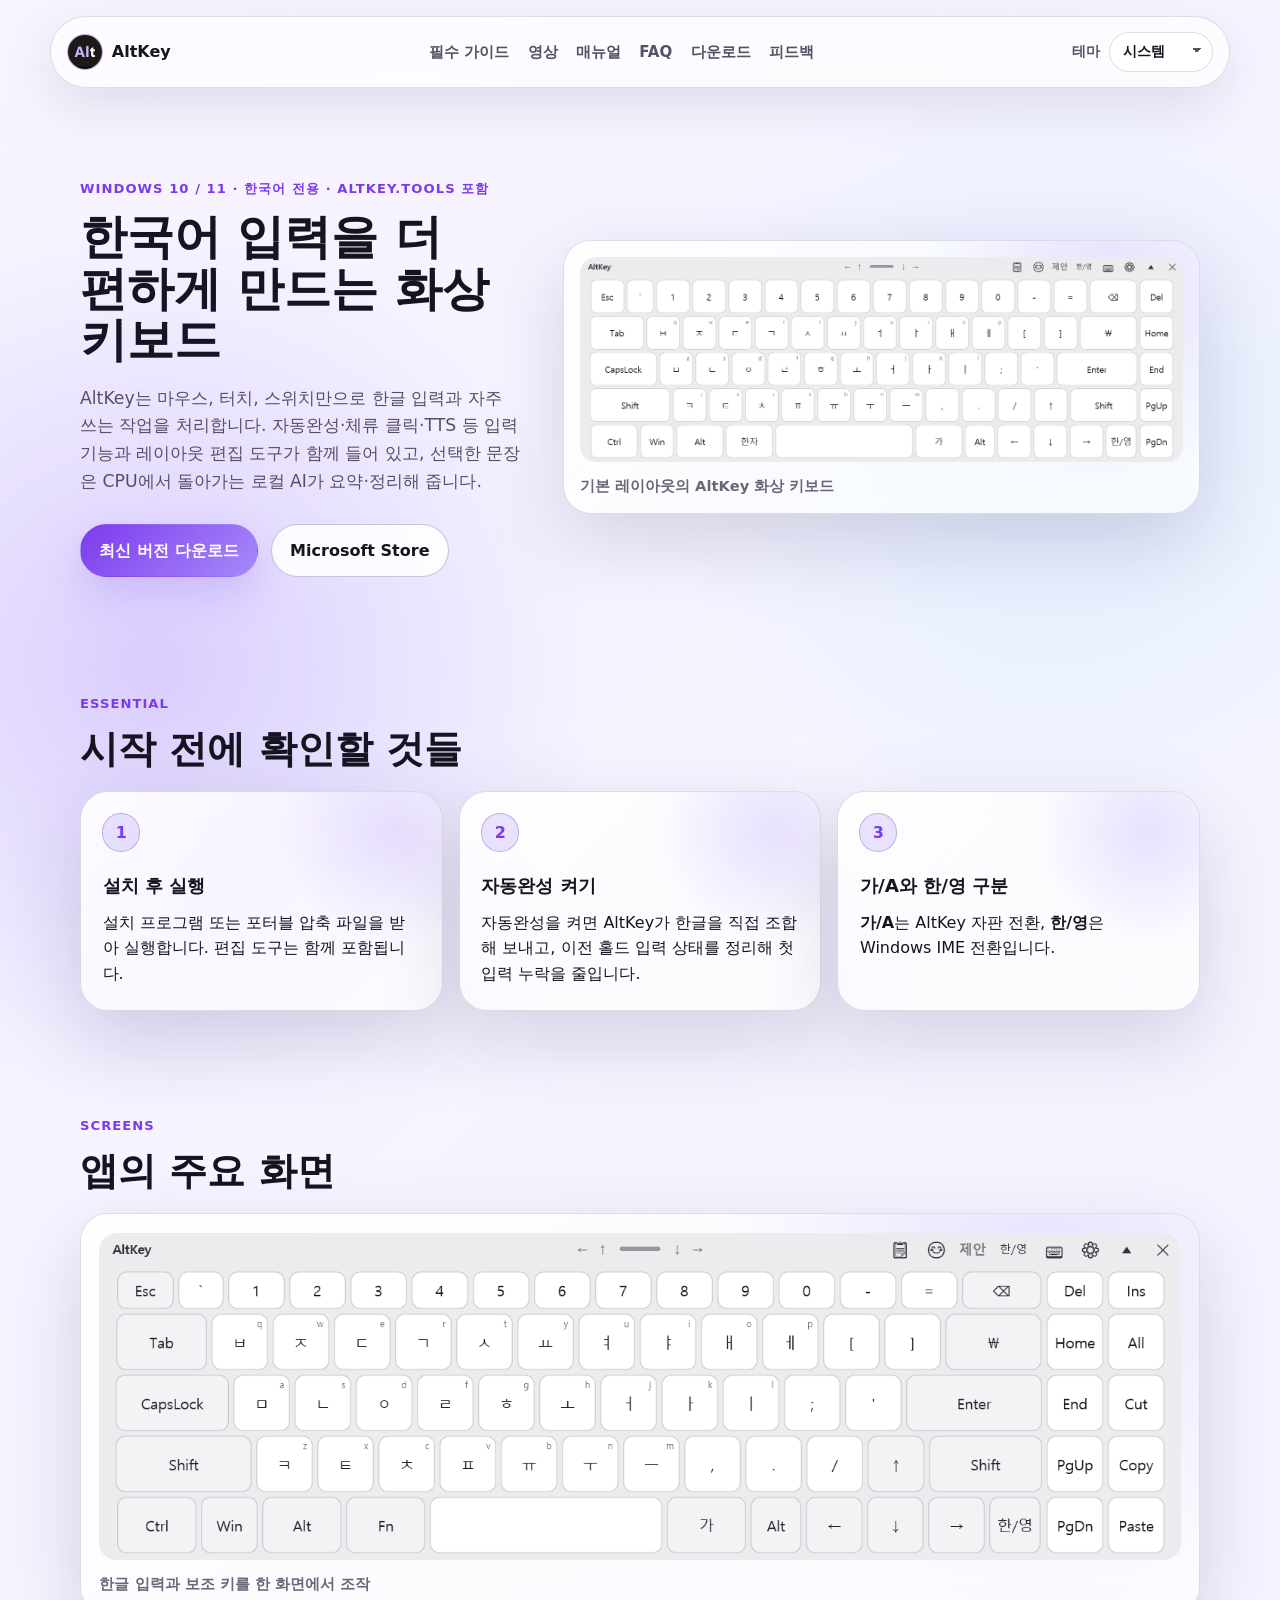
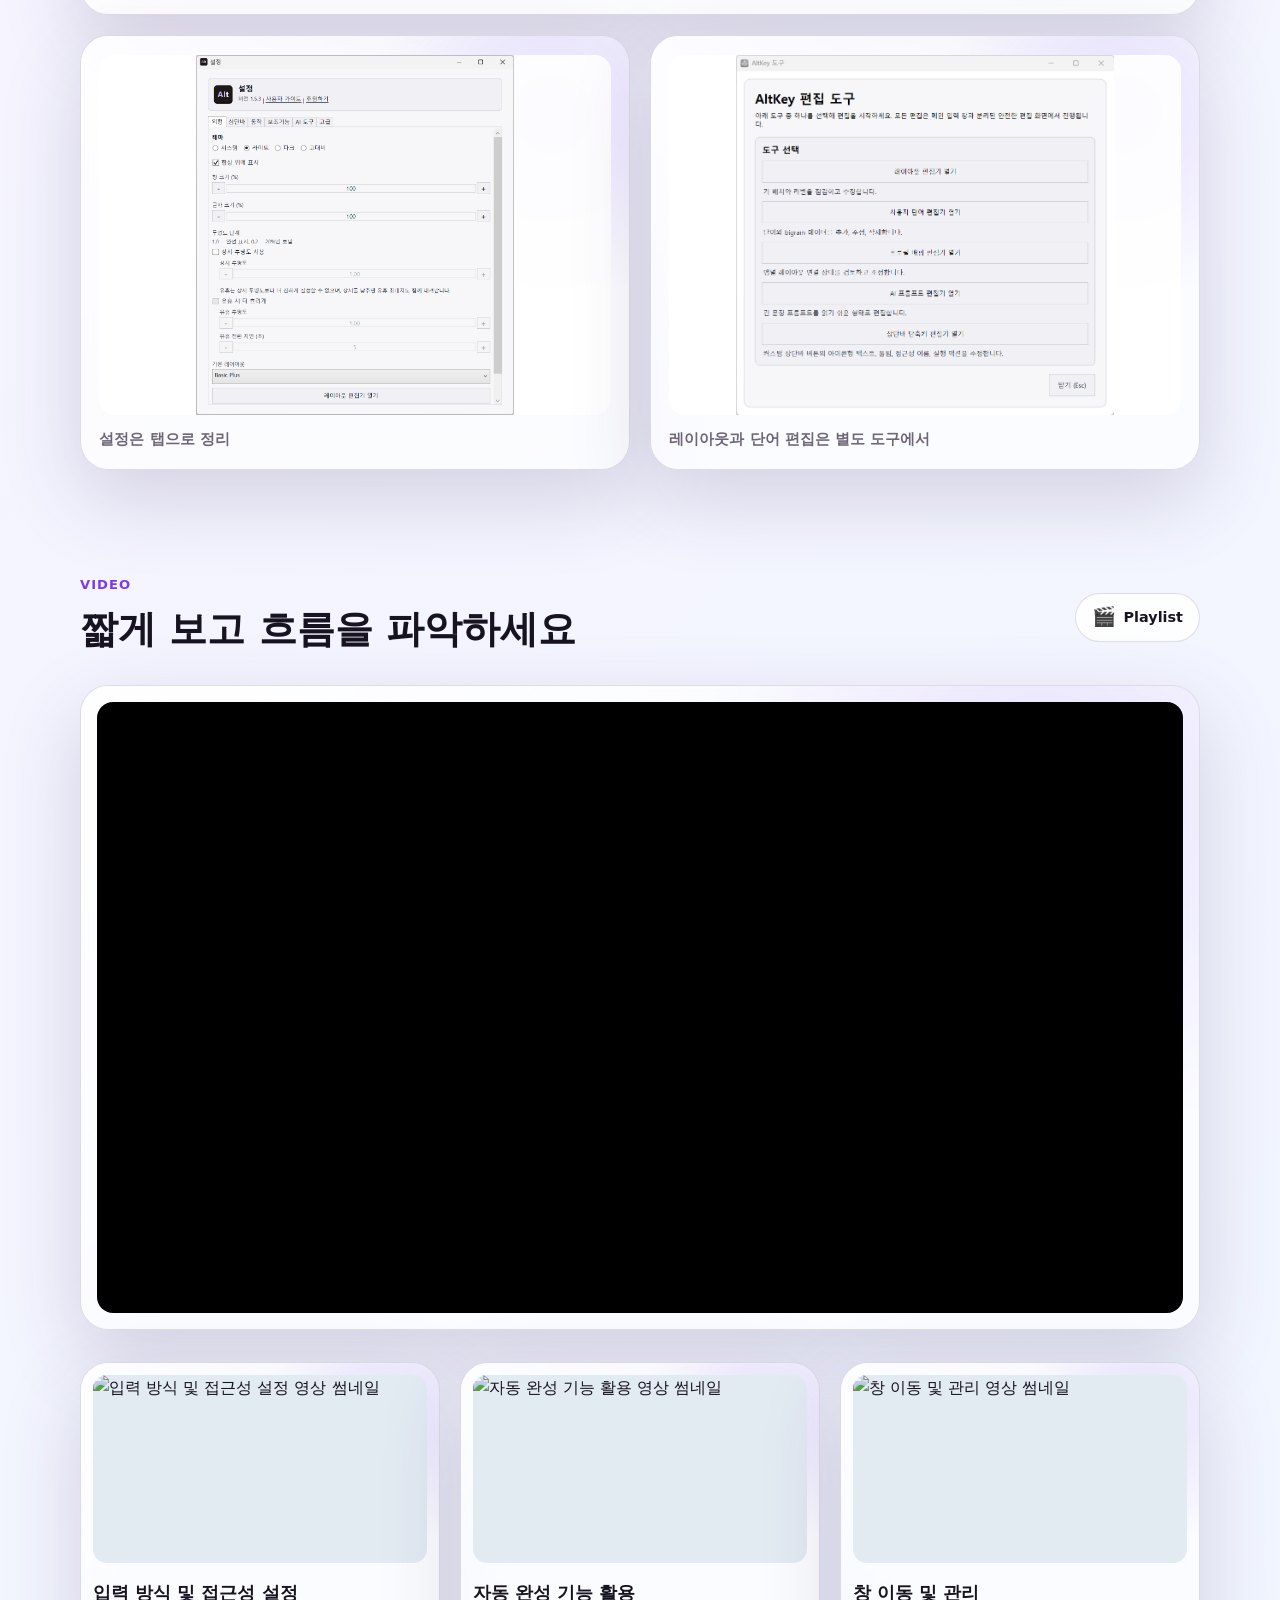
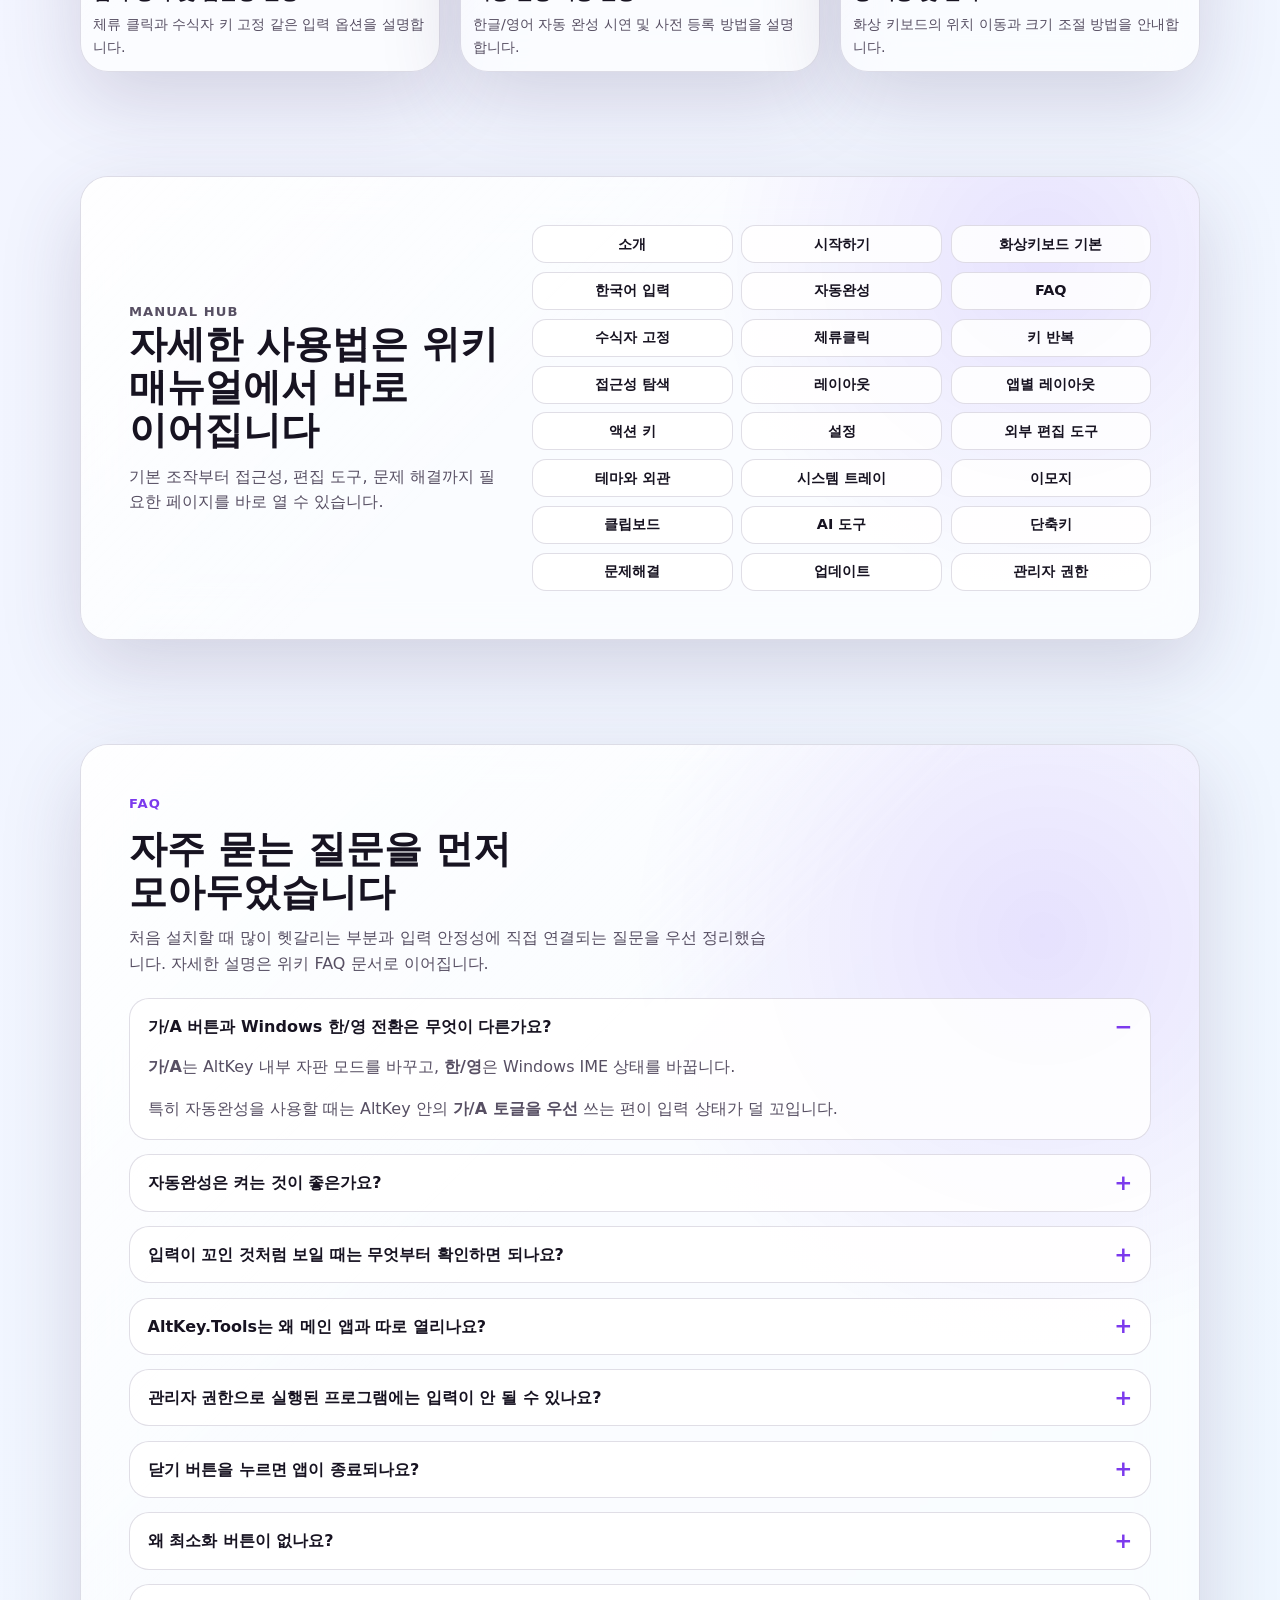
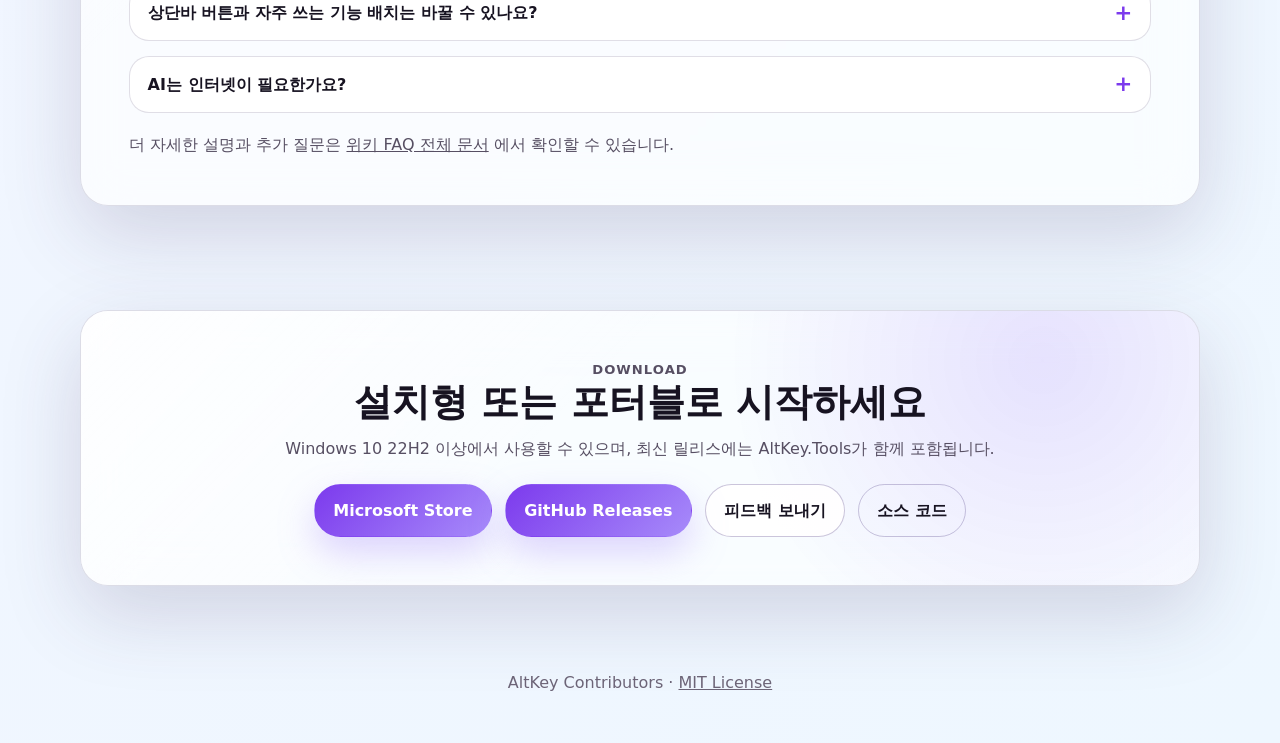
==== docs/index.html @ 00c0e60b "docs(site): 트레이 좌클릭 메뉴 안내 갱신 (홈페이지 FAQ, 위키 메타 체크리스트)" ====
<!DOCTYPE html>
<html lang="ko">

<head>
  <meta charset="UTF-8" />
  <meta name="viewport" content="width=device-width, initial-scale=1.0" />
  <meta name="theme-color" content="#f7f3ff" />
  <title>AltKey — 한국어 사용자를 위한 화상 키보드</title>
  <meta name="description"
    content="AltKey는 Windows에서 한국어 입력, 자동완성, 접근성 조작을 돕는 커스터마이징 화상 키보드입니다." />
  <meta property="og:title" content="AltKey — 한국어 사용자를 위한 화상 키보드" />
  <meta property="og:description" content="한국어 입력과 접근성 조작에 맞춘 Windows용 커스터마이징 화상 키보드." />
  <meta property="og:type" content="website" />
  <link rel="stylesheet" href="styles.css" />
</head>

<body>
  <header class="site-header">
    <a class="brand" href="#" aria-label="AltKey 홈">
      <img class="brand-mark" src="assets/altkey-logo.png" alt="" />
      <span>AltKey</span>
    </a>

    <nav class="top-nav" aria-label="주요 링크">
      <a href="#guide">필수 가이드</a>
      <a href="#video">영상</a>
      <a href="#manual">매뉴얼</a>
      <a href="#faq">FAQ</a>
      <a href="#download">다운로드</a>
      <a href="feedback.html">피드백</a>
    </nav>

    <div class="theme-switcher">
      <label for="theme-select">테마</label>
      <select id="theme-select" class="theme-select" aria-label="홈페이지 테마 선택">
        <option value="system">시스템</option>
        <option value="light">라이트</option>
        <option value="dark">다크</option>
        <option value="high-contrast">고대비</option>
      </select>
    </div>
  </header>

  <main>
    <section class="hero section-shell" aria-labelledby="hero-title">
      <div class="hero-copy">
        <p class="eyebrow">Windows 10 / 11 · 한국어 전용 · AltKey.Tools 포함</p>
        <h1 id="hero-title">한국어 입력을 더 편하게 만드는 화상 키보드</h1>
        <p class="hero-lead">
          AltKey는 마우스, 터치, 스위치만으로 한글 입력과 자주 쓰는 작업을 처리합니다.
          자동완성·체류 클릭·TTS 등 입력 기능과 레이아웃 편집 도구가 함께 들어 있고,
          선택한 문장은 CPU에서 돌아가는 로컬 AI가 요약·정리해 줍니다.
        </p>
        <div class="hero-actions" aria-label="주요 작업">
          <a class="button primary" href="https://github.com/CrowKing63/AltKey/releases/latest">최신 버전 다운로드</a>
          <a class="button secondary" href="https://apps.microsoft.com/detail/9mztz1c990d7">Microsoft Store</a>
        </div>
      </div>

      <figure class="hero-visual glass-panel">
        <img id="keyboard-shot" src="assets/AltKey_Basic_Light.png" width="1352" height="459"
          alt="AltKey 기본 화상 키보드 화면" />
        <figcaption>기본 레이아웃의 AltKey 화상 키보드</figcaption>
      </figure>
    </section>

    <section class="quick-guide section-shell" id="guide" aria-labelledby="guide-title">
      <div class="section-heading">
        <p class="eyebrow">Essential</p>
        <h2 id="guide-title">시작 전에 확인할 것들</h2>
      </div>

      <div class="guide-grid">
        <article class="glass-panel guide-card">
          <span class="step-number">1</span>
          <h3>설치 후 실행</h3>
          <p>설치 프로그램 또는 포터블 압축 파일을 받아 실행합니다. 편집 도구는 함께 포함됩니다.</p>
        </article>
        <article class="glass-panel guide-card">
          <span class="step-number">2</span>
          <h3>자동완성 켜기</h3>
          <p>자동완성을 켜면 AltKey가 한글을 직접 조합해 보내고, 이전 홀드 입력 상태를 정리해 첫 입력 누락을 줄입니다.</p>
        </article>
        <article class="glass-panel guide-card">
          <span class="step-number">3</span>
          <h3><span lang="ko">가/A</span>와 <span lang="ko">한/영</span> 구분</h3>
          <p><strong>가/A</strong>는 AltKey 자판 전환, <strong>한/영</strong>은 Windows IME 전환입니다.</p>
        </article>
      </div>
    </section>

    <section class="showcase section-shell" aria-labelledby="showcase-title">
      <div class="section-heading">
        <p class="eyebrow">Screens</p>
        <h2 id="showcase-title">앱의 주요 화면</h2>
      </div>

      <div class="showcase-grid">
        <figure class="glass-panel screenshot-card wide-screen">
          <img src="assets/AltKey_BasicPlus_Light.png" width="1433" height="434" alt="AltKey BasicPlus 키보드 화면" />
          <figcaption>한글 입력과 보조 키를 한 화면에서 조작</figcaption>
        </figure>
        <figure class="glass-panel screenshot-card">
          <img src="assets/AltKey_SettingsWindow_01_외형.png" width="1023" height="1161" alt="AltKey 설정 창 외형 탭" />
          <figcaption>설정은 탭으로 정리</figcaption>
        </figure>
        <figure class="glass-panel screenshot-card">
          <img src="assets/AltKey_Tools_00.png" width="883" height="843" alt="AltKey Tools 시작 화면" />
          <figcaption>레이아웃과 단어 편집은 별도 도구에서</figcaption>
        </figure>
      </div>
    </section>

    <section class="video-section section-shell" id="video" aria-labelledby="video-title">
      <div class="section-heading video-heading">
        <div>
          <p class="eyebrow">Video</p>
          <h2 id="video-title">짧게 보고 흐름을 파악하세요</h2>
        </div>
        <!-- 유튜브 재생 목록 바로가기 -->
        <a href="https://www.youtube.com/playlist?list=PLgMd9V3mFSIMveUd9FYfyUV-DJ-Q_Ixkx" class="youtube-shortcut"
          target="_blank" rel="noopener" aria-label="YouTube 재생 목록 바로가기">
          <span class="youtube-icon">🎬</span>
          <span>Playlist</span>
        </a>
      </div>
      <div class="video-frame glass-panel">
        <!-- 메인 영상: 핵심 기능 소개 (index=2) -->
        <iframe src="https://www.youtube.com/embed/y-kHDagh5S0?autoplay=1&mute=1&loop=1&playlist=y-kHDagh5S0"
          title="AltKey 핵심 기능 소개"
          allow="accelerometer; autoplay; clipboard-write; encrypted-media; gyroscope; picture-in-picture"
          allowfullscreen></iframe>
      </div>

      <!-- 동영상 재생 목록 (주요 기능 3가지) -->
      <div class="video-playlist-grid">
        <a href="https://www.youtube.com/watch?v=LJGfowfc3Io&list=PLgMd9V3mFSIMveUd9FYfyUV-DJ-Q_Ixkx&index=3"
          class="playlist-item glass-panel" target="_blank" rel="noopener" aria-label="다양한 입력 방식 설명 영상 재생">
          <div class="playlist-thumb">
            <img src="https://img.youtube.com/vi/LJGfowfc3Io/mqdefault.jpg" alt="입력 방식 및 접근성 설정 영상 썸네일">
          </div>
          <div class="playlist-info">
            <h4>입력 방식 및 접근성 설정</h4>
            <p>체류 클릭과 수식자 키 고정 같은 입력 옵션을 설명합니다.</p>
          </div>
        </a>
        <a href="https://www.youtube.com/watch?v=u2zgNGrv5zU&list=PLgMd9V3mFSIMveUd9FYfyUV-DJ-Q_Ixkx&index=4"
          class="playlist-item glass-panel" target="_blank" rel="noopener" aria-label="자동 완성 기능 설명 영상 재생">
          <div class="playlist-thumb">
            <img src="https://img.youtube.com/vi/u2zgNGrv5zU/mqdefault.jpg" alt="자동 완성 기능 활용 영상 썸네일">
          </div>
          <div class="playlist-info">
            <h4>자동 완성 기능 활용</h4>
            <p>한글/영어 자동 완성 시연 및 사전 등록 방법을 설명합니다.</p>
          </div>
        </a>
        <a href="https://www.youtube.com/watch?v=4J8vhP7QlOg&list=PLgMd9V3mFSIMveUd9FYfyUV-DJ-Q_Ixkx&index=5"
          class="playlist-item glass-panel" target="_blank" rel="noopener" aria-label="창 이동 및 관리 영상 재생">
          <div class="playlist-thumb">
            <img src="https://img.youtube.com/vi/4J8vhP7QlOg/mqdefault.jpg" alt="창 이동 및 관리 영상 썸네일">
          </div>
          <div class="playlist-info">
            <h4>창 이동 및 관리</h4>
            <p>화상 키보드의 위치 이동과 크기 조절 방법을 안내합니다.</p>
          </div>
        </a>
      </div>
    </section>

    <section class="manual section-shell" id="manual" aria-labelledby="manual-title">
      <div class="manual-panel glass-panel">
        <div>
          <p class="eyebrow">Manual Hub</p>
          <h2 id="manual-title">자세한 사용법은 위키 매뉴얼에서 바로 이어집니다</h2>
          <p>
            기본 조작부터 접근성, 편집 도구, 문제 해결까지 필요한 페이지를 바로 열 수 있습니다.
          </p>
        </div>
        <div class="manual-links" aria-label="위키 주요 페이지">
          <a href="https://github.com/CrowKing63/AltKey/wiki/소개">소개</a>
          <a href="https://github.com/CrowKing63/AltKey/wiki/시작하기">시작하기</a>
          <a href="https://github.com/CrowKing63/AltKey/wiki/화상키보드-기본">화상키보드 기본</a>
          <a href="https://github.com/CrowKing63/AltKey/wiki/한국어-입력">한국어 입력</a>
          <a href="https://github.com/CrowKing63/AltKey/wiki/자동완성">자동완성</a>
          <a href="https://github.com/CrowKing63/AltKey/wiki/자주-묻는-질문">FAQ</a>
          <a href="https://github.com/CrowKing63/AltKey/wiki/수식자-고정">수식자 고정</a>
          <a href="https://github.com/CrowKing63/AltKey/wiki/체류클릭">체류클릭</a>
          <a href="https://github.com/CrowKing63/AltKey/wiki/키-반복">키 반복</a>
          <a href="https://github.com/CrowKing63/AltKey/wiki/접근성-탐색">접근성 탐색</a>
          <a href="https://github.com/CrowKing63/AltKey/wiki/레이아웃-커스터마이징">레이아웃</a>
          <a href="https://github.com/CrowKing63/AltKey/wiki/앱별-레이아웃">앱별 레이아웃</a>
          <a href="https://github.com/CrowKing63/AltKey/wiki/액션-키">액션 키</a>
          <a href="https://github.com/CrowKing63/AltKey/wiki/설정">설정</a>
          <a href="https://github.com/CrowKing63/AltKey/wiki/외부-편집-도구">외부 편집 도구</a>
          <a href="https://github.com/CrowKing63/AltKey/wiki/테마와-외관">테마와 외관</a>
          <a href="https://github.com/CrowKing63/AltKey/wiki/시스템-트레이">시스템 트레이</a>
          <a href="https://github.com/CrowKing63/AltKey/wiki/이모지">이모지</a>
          <a href="https://github.com/CrowKing63/AltKey/wiki/클립보드-히스토리">클립보드</a>
          <a href="https://github.com/CrowKing63/AltKey/wiki/AI-도구">AI 도구</a>
          <a href="https://github.com/CrowKing63/AltKey/wiki/단축키-모음">단축키</a>
          <a href="https://github.com/CrowKing63/AltKey/wiki/문제해결">문제해결</a>
          <a href="https://github.com/CrowKing63/AltKey/wiki/업데이트">업데이트</a>
          <a href="https://github.com/CrowKing63/AltKey/wiki/관리자-권한">관리자 권한</a>
        </div>
      </div>
    </section>

    <section class="faq section-shell" id="faq" aria-labelledby="faq-title">
      <div class="faq-panel glass-panel">
        <div class="section-heading">
          <p class="eyebrow">FAQ</p>
          <h2 id="faq-title">자주 묻는 질문을 먼저 모아두었습니다</h2>
          <p>
            처음 설치할 때 많이 헷갈리는 부분과 입력 안정성에 직접 연결되는 질문을 우선 정리했습니다.
            자세한 설명은 위키 FAQ 문서로 이어집니다.
          </p>
        </div>

        <div class="faq-list" aria-label="자주 묻는 질문 목록">
          <!-- details/summary는 키보드와 스크린리더에서 기본 동작이 안정적이라 별도 스크립트 없이 FAQ에 적합합니다. -->
          <details class="faq-item" open>
            <summary class="faq-summary">가/A 버튼과 Windows 한/영 전환은 무엇이 다른가요?</summary>
            <div class="faq-answer">
              <p><strong>가/A</strong>는 AltKey 내부 자판 모드를 바꾸고, <strong>한/영</strong>은 Windows IME 상태를 바꿉니다.</p>
              <p>특히 자동완성을 사용할 때는 AltKey 안의 <strong>가/A 토글을 우선</strong> 쓰는 편이 입력 상태가 덜 꼬입니다.</p>
            </div>
          </details>

          <details class="faq-item">
            <summary class="faq-summary">자동완성은 켜는 것이 좋은가요?</summary>
            <div class="faq-answer">
              <p>대부분의 한국어 사용자에게는 켜는 편을 권장합니다. AltKey가 한글 조합을 직접 관리해 입력 안정성이 좋아지고, 자주 쓰는 단어도 더 적은 입력으로 완성할 수 있습니다.</p>
            </div>
          </details>

          <details class="faq-item">
            <summary class="faq-summary">입력이 꼬인 것처럼 보일 때는 무엇부터 확인하면 되나요?</summary>
            <div class="faq-answer">
              <p>먼저 <strong>가/A 상태</strong>가 기대한 모드와 맞는지 보고, 입력 칸을 다시 선택하거나 AltKey를 다시 실행해 상태를 초기화해 보세요.</p>
              <p>관리자 권한 앱이나 특수 입력 칸에서는 추가 제한이 있을 수 있으므로, 필요하면 문제해결 문서도 함께 확인하는 것이 좋습니다.</p>
            </div>
          </details>

          <details class="faq-item">
            <summary class="faq-summary">AltKey.Tools는 왜 메인 앱과 따로 열리나요?</summary>
            <div class="faq-answer">
              <p>레이아웃, 사용자 단어, 프로필, AI 프롬프트 편집은 입력 중인 메인 키보드와 분리해 두는 편이 더 안정적이기 때문입니다.</p>
              <p>이 구조 덕분에 긴 문장 편집과 실제 입력 작업을 섞지 않고, 저장 후 필요한 데이터만 메인 앱이 다시 읽어 반영할 수 있습니다.</p>
            </div>
          </details>

          <details class="faq-item">
            <summary class="faq-summary">관리자 권한으로 실행된 프로그램에는 입력이 안 될 수 있나요?</summary>
            <div class="faq-answer">
              <p>그럴 수 있습니다. Windows 보안 정책 때문에 일반 권한 앱이 관리자 권한 앱에 입력을 보내지 못하는 경우가 있습니다.</p>
              <p>AltKey는 일반 키 입력을 물리 키보드에 가깝게 보내 게임 호환성을 높였지만, 권한 제한이 걸린 앱은 관리자 권한 재실행이 필요할 수 있습니다.</p>
            </div>
          </details>

          <details class="faq-item">
            <summary class="faq-summary">닫기 버튼을 누르면 앱이 종료되나요?</summary>
            <div class="faq-answer">
              <p>기본값에서는 종료되지 않고, <strong>트레이로 숨길지 한 번 더 확인</strong>합니다. 여기서 “트레이로 숨기기”를 고르면 앱은 계속 실행되고, “취소”를 누르면 창이 그대로 남습니다.</p>
              <p>다시 보이게 하려면 <strong>트레이 아이콘을 좌클릭 또는 우클릭해 메뉴의 “보이기/숨기기” 선택</strong>, <strong>전역 단축키</strong>, 또는 <strong>AltKey 재실행</strong>을 사용할 수 있습니다.</p>
            </div>
          </details>

          <details class="faq-item">
            <summary class="faq-summary">왜 최소화 버튼이 없나요?</summary>
            <div class="faq-answer">
              <p>AltKey는 작업 표시줄 최소화보다 <strong>트레이 숨김</strong>을 중심으로 복귀 동선을 설계하고 있습니다. 전체 창 모드 앱 위에서 실수로 최소화를 누르면 창이 화면에서 사라져 다시 찾기 어려운 경우가 있어, 최근 버전에서는 상단바 최소화 버튼을 제거했습니다.</p>
              <p>대신 <strong>접기/펼치기</strong>로 화면 차지를 줄이거나, 필요할 때만 트레이로 숨기는 흐름을 권장합니다.</p>
            </div>
          </details>

          <details class="faq-item">
            <summary class="faq-summary">상단바 버튼과 자주 쓰는 기능 배치는 바꿀 수 있나요?</summary>
            <div class="faq-answer">
              <p>가능합니다. 설정에서 상단바 버튼 표시와 순서를 조정할 수 있고, ✨(AI) 버튼의 켜기/끄기도 같은 곳에서 관리합니다. 최근 버전에서는 상단바 커스텀 단축키 편집기도 사용할 수 있습니다.</p>
            </div>
          </details>

          <details class="faq-item">
            <summary class="faq-summary">AI는 인터넷이 필요한가요?</summary>
            <div class="faq-answer">
              <p>필수가 아닙니다. 기본값인 로컬 AI는 CPU에서 Gemma 4 E2B 모델을 돌려 인터넷 없이도 동작합니다. 첫 사용 시 엔진과 모델을 한 번 다운로드하면 됩니다. 외부 API를 고르면 엔드포인트와 API 키를 설정해야 합니다.</p>
            </div>
          </details>
        </div>

        <p class="faq-footer">
          더 자세한 설명과 추가 질문은
          <a href="https://github.com/CrowKing63/AltKey/wiki/자주-묻는-질문">위키 FAQ 전체 문서</a>
          에서 확인할 수 있습니다.
        </p>
      </div>
    </section>

    <section class="download section-shell" id="download" aria-labelledby="download-title">
      <div class="download-panel glass-panel">
        <p class="eyebrow">Download</p>
        <h2 id="download-title">설치형 또는 포터블로 시작하세요</h2>
        <p>Windows 10 22H2 이상에서 사용할 수 있으며, 최신 릴리스에는 AltKey.Tools가 함께 포함됩니다.</p>
        <div class="download-actions">
          <a class="button primary" href="https://apps.microsoft.com/detail/9mztz1c990d7">Microsoft Store</a>
          <a class="button primary" href="https://github.com/CrowKing63/AltKey/releases/latest">GitHub Releases</a>
          <a class="button secondary" href="feedback.html">피드백 보내기</a>
          <a class="button ghost" href="https://github.com/CrowKing63/AltKey">소스 코드</a>
        </div>
      </div>
    </section>
  </main>

  <footer class="site-footer">
    <p>AltKey Contributors · <a href="https://github.com/CrowKing63/AltKey/blob/main/LICENSE">MIT License</a></p>
  </footer>

  <script src="main.js" defer></script>
</body>

</html>
---- docs/styles.css ----
:root {
  /* [색상] 기본 배경색 */
  --bg: #f7f3ff;
  --bg-2: #eef7ff;
  
  /* [UI 요소] 투명한 카드/패널 배경색 */
  --surface: rgba(255, 255, 255, 0.68);
  --surface-strong: rgba(255, 255, 255, 0.86);
  --surface-fallback: #ffffff;
  
  /* [테두리] 선 색상 */
  --border: rgba(87, 72, 119, 0.18);
  --border-strong: rgba(95, 76, 142, 0.32);
  
  /* [포인트 컬러] 보라색 테마 */
  --accent: #a78bfa;
  --accent-strong: #7c3aed;
  --accent-soft: rgba(167, 139, 250, 0.24);
  --accent-glow: rgba(167, 139, 250, 0.36);
  
  /* [텍스트] 글자 색상 */
  --text: #171321;
  --text-muted: #574f63;
  --text-subtle: #6d6578;
  
  /* [효과] 그림자와 둥글기 */
  --shadow: 0 28px 80px rgba(65, 49, 96, 0.18);
  --inner-light: rgba(255, 255, 255, 0.72);
  --radius: 28px; /* 큰 패널의 모서리 둥글기 */
  --radius-sm: 18px; /* 작은 버튼/입력창의 모서리 둥글기 */
  color-scheme: light;
}

:root[data-theme="dark"] {
  --bg: #071818;
  --bg-2: #0d1f28;
  --surface: rgba(9, 31, 34, 0.68);
  --surface-strong: rgba(14, 45, 48, 0.84);
  --surface-fallback: #0b2023;
  --border: rgba(99, 255, 225, 0.16);
  --border-strong: rgba(94, 234, 212, 0.36);
  --accent: #5eead4;
  --accent-strong: #2dd4bf;
  --accent-soft: rgba(45, 212, 191, 0.18);
  --accent-glow: rgba(45, 212, 191, 0.28);
  --text: #f0fffb;
  --text-muted: #b9d8d5;
  --text-subtle: #91b9b5;
  --shadow: 0 30px 90px rgba(0, 0, 0, 0.42);
  --inner-light: rgba(255, 255, 255, 0.15);
  color-scheme: dark;
}

:root[data-theme="high-contrast"] {
  --bg: #000000;
  --bg-2: #000000;
  --surface: #000000;
  --surface-strong: #000000;
  --surface-fallback: #000000;
  --border: #ffffff;
  --border-strong: #fff86b;
  --accent: #fff86b;
  --accent-strong: #fff200;
  --accent-soft: #222200;
  --accent-glow: transparent;
  --text: #ffffff;
  --text-muted: #ffffff;
  --text-subtle: #f5f5f5;
  --shadow: none;
  --inner-light: transparent;
  --radius: 14px;
  --radius-sm: 10px;
  color-scheme: dark;
}

*,
*::before,
*::after {
  box-sizing: border-box;
}

html {
  scroll-behavior: smooth;
}

body {
  min-height: 100vh;
  margin: 0;
  /* [폰트] 전체 글꼴 설정 */
  font-family: "Pretendard", "Apple SD Gothic Neo", "Noto Sans KR", "Malgun Gothic", system-ui, sans-serif;
  color: var(--text);
  background:
    radial-gradient(circle at 12% 12%, var(--accent-glow), transparent 28rem),
    radial-gradient(circle at 82% 8%, rgba(125, 211, 252, 0.18), transparent 24rem),
    linear-gradient(135deg, var(--bg) 0%, var(--bg-2) 100%);
  line-height: 1.6; /* [줄간격] 본문 텍스트의 상하 간격 */
}

body::before {
  position: fixed;
  inset: 0;
  z-index: -1;
  pointer-events: none;
  content: "";
  background-image:
    linear-gradient(rgba(255, 255, 255, 0.18) 1px, transparent 1px),
    linear-gradient(90deg, rgba(255, 255, 255, 0.14) 1px, transparent 1px);
  background-size: 72px 72px;
  mask-image: linear-gradient(to bottom, rgba(0, 0, 0, 0.7), transparent 72%);
}

a {
  color: inherit;
}

img {
  display: block;
  max-width: 100%;
}

.site-header {
  position: sticky;
  top: 0;
  z-index: 20;
  display: grid;
  grid-template-columns: auto 1fr auto;
  gap: 1rem;
  align-items: center;
  width: min(1180px, calc(100% - 32px)); /* [헤더 너비] 상단 바의 최대 가로 길이 */
  min-height: 72px; /* [헤더 높이] 상단 바의 최소 높이 */
  margin: 16px auto 0; /* [상단 여백] 웹페이지 맨 위에서 헤더까지의 거리 */
  padding: 0.75rem 1rem;
  border: 1px solid var(--border);
  border-radius: 999px; /* 완전 둥근 형태 */
  background: var(--surface);
  box-shadow: 0 18px 50px rgba(31, 27, 45, 0.1);
}

.brand,
.top-nav,
.theme-switcher,
.hero-actions,
.download-actions,
.manual-links {
  display: flex;
  align-items: center;
}

.brand {
  gap: 0.55rem;
  min-width: max-content;
  font-weight: 800;
  text-decoration: none;
}

.brand-mark {
  display: grid;
  width: 2.25rem;
  height: 2.25rem;
  place-items: center;
  border: 1px solid var(--border-strong);
  border-radius: 50%;
  background: var(--accent-soft);
}

.top-nav {
  justify-content: center;
  gap: 1.15rem;
}

.top-nav a {
  color: var(--text-muted);
  font-size: 0.94rem; /* [메뉴 폰트] 상단 메뉴 글자 크기 */
  font-weight: 700;
  text-decoration: none;
}

.top-nav a:hover,
.top-nav a:focus-visible {
  color: var(--text);
}

.theme-switcher {
  gap: 0.55rem;
  color: var(--text-muted);
  font-size: 0.85rem;
  font-weight: 700;
}

.theme-select {
  min-width: 104px;
  padding: 0.48rem 2rem 0.48rem 0.8rem;
  border: 1px solid var(--border);
  border-radius: 999px;
  appearance: none;
  color: var(--text);
  background:
    linear-gradient(45deg, transparent 50%, var(--text-muted) 50%),
    linear-gradient(135deg, var(--text-muted) 50%, transparent 50%),
    var(--surface-strong);
  background-position:
    calc(100% - 15px) calc(50% - 2px),
    calc(100% - 10px) calc(50% - 2px),
    0 0;
  background-repeat: no-repeat;
  background-size: 5px 5px, 5px 5px, auto;
  font: inherit;
}

.section-shell {
  width: min(1120px, calc(100% - 32px));
  margin: 0 auto;
}

.hero {
  display: grid;
  grid-template-columns: minmax(0, 0.82fr) minmax(420px, 1.18fr);
  gap: 2.5rem;
  align-items: center;
  padding: clamp(3.5rem, 7vw, 6rem) 0 4rem;
}

.hero-copy {
  max-width: 620px;
}

.eyebrow {
  margin: 0 0 0.8rem;
  color: var(--accent-strong);
  font-size: 0.82rem;
  font-weight: 900;
  letter-spacing: 0.08em;
  text-transform: uppercase;
}

h1,
h2,
h3,
p {
  margin-top: 0;
}

h1,
h2,
h3,
.eyebrow,
.button,
.top-nav a {
  word-break: keep-all;
  overflow-wrap: normal;
}

h1 {
  margin-bottom: 1.25rem;
  font-size: clamp(2.15rem, 3.7vw, 3.8rem); /* [제목 크기] 화면 너비에 따라 2.15~3.8rem 사이로 조절됨 */
  line-height: 1.08;
  letter-spacing: 0;
}

h2 {
  margin-bottom: 0.8rem;
  font-size: clamp(1.8rem, 3vw, 3rem); /* [소제목 크기] 화면 너비에 따라 1.8~3rem 사이로 조절됨 */
  line-height: 1.12;
  letter-spacing: 0;
}

h3 {
  margin-bottom: 0.55rem;
  font-size: 1.15rem; /* [작은 제목 크기] */
}

.hero-lead {
  max-width: 34rem;
  margin-bottom: 1.8rem;
  color: var(--text-muted);
  font-size: 1.08rem; /* [설명 텍스트 크기] 메인 제목 아래 문구의 크기 */
}

.hero-actions,
.download-actions {
  flex-wrap: wrap;
  gap: 0.8rem;
}

.button {
  display: inline-flex;
  align-items: center;
  justify-content: center;
  min-height: 48px; /* [버튼 높이] */
  padding: 0.78rem 1.15rem; /* [버튼 안쪽 여백] 상하 0.78rem, 좌우 1.15rem */
  border: 1px solid var(--border-strong);
  border-radius: 999px; /* [버튼 둥글기] 999px는 알약 모양 */
  font-weight: 850;
  text-decoration: none;
}

.button.primary {
  color: #ffffff;
  background: linear-gradient(135deg, var(--accent-strong), var(--accent));
  border-color: transparent;
  box-shadow: 0 16px 36px var(--accent-glow);
}

:root[data-theme="high-contrast"] .button.primary {
  color: #000000;
  background: var(--accent);
  box-shadow: none;
}

.button.secondary,
.button.ghost {
  color: var(--text);
  background: var(--surface-strong);
}

.button.ghost {
  background: transparent;
}

.glass-panel {
  position: relative;
  overflow: hidden;
  border: 1px solid var(--border);
  border-radius: var(--radius);
  background: var(--surface-fallback);
  box-shadow: var(--shadow); /* [그림자] 패널의 입체감을 주는 그림자 */
}

@supports ((backdrop-filter: blur(22px)) or (-webkit-backdrop-filter: blur(22px))) {
  .site-header,
  .glass-panel {
    background: var(--surface);
    -webkit-backdrop-filter: blur(24px) saturate(1.45);
    backdrop-filter: blur(24px) saturate(1.45);
  }
}

.glass-panel::before {
  position: absolute;
  inset: 0;
  z-index: 0;
  pointer-events: none;
  content: "";
  background:
    linear-gradient(135deg, var(--inner-light), transparent 42%),
    radial-gradient(circle at 86% 18%, var(--accent-soft), transparent 32%);
}

.glass-panel > * {
  position: relative;
  z-index: 1;
}

.hero-visual {
  margin: 0;
  padding: 1rem;
}

.hero-visual img,
.screenshot-card img {
  width: 100%;
  height: auto;
  border-radius: calc(var(--radius) - 12px);
  object-fit: contain;
}

figcaption {
  margin-top: 0.75rem;
  color: var(--text-subtle);
  font-size: 0.92rem;
  font-weight: 700;
}

.quick-guide,
.showcase,
.video-section,
.manual,
.faq,
.download {
  padding: 3.25rem 0; /* [섹션 간격] 각 섹션(가이드, 쇼케이스 등)의 위아래 여백 */
}

.section-heading {
  max-width: 640px;
  margin-bottom: 1.35rem;
}

.section-heading p:last-child,
.manual-panel p,
.download-panel p {
  color: var(--text-muted);
}

.guide-grid {
  display: grid;
  grid-template-columns: repeat(3, minmax(0, 1fr));
  gap: 1rem;
}

.guide-card {
  min-height: 220px;
  padding: 1.35rem;
}

.step-number {
  display: grid;
  width: 2.4rem;
  height: 2.4rem;
  margin-bottom: 1.2rem;
  place-items: center;
  border: 1px solid var(--border-strong);
  border-radius: 50%;
  color: var(--accent-strong);
  background: var(--accent-soft);
  font-weight: 900;
}

.guide-card p,
.download-panel p,
.manual-panel p {
  margin-bottom: 0;
}

.showcase-grid {
  display: grid;
  grid-template-columns: repeat(2, minmax(0, 1fr));
  gap: 1.25rem;
}

.screenshot-card {
  display: grid;
  grid-template-rows: minmax(360px, 1fr) auto;
  margin: 0;
  padding: 1.15rem;
}

.screenshot-card.wide-screen {
  grid-column: 1 / -1;
  grid-template-rows: auto auto;
}

.screenshot-card img {
  width: 100%;
  height: 360px;
  background: var(--surface-strong);
  object-fit: contain;
  object-position: top center;
}

.screenshot-card.wide-screen img {
  height: auto;
}

.video-frame {
  padding: 1rem;
}

.video-frame iframe {
  display: block;
  width: 100%;
  aspect-ratio: 16 / 9;
  border: 0;
  border-radius: calc(var(--radius) - 12px);
  background: #000000;
}

.manual-panel,
.download-panel {
  padding: clamp(1.5rem, 4vw, 3rem);
}

.faq-panel {
  padding: clamp(1.5rem, 4vw, 3rem);
}

.faq-list {
  display: grid;
  gap: 0.9rem;
}

.faq-item {
  border: 1px solid var(--border);
  border-radius: calc(var(--radius-sm) + 2px);
  background: var(--surface-strong);
  overflow: hidden;
}

.faq-summary {
  position: relative;
  display: block;
  padding: 1rem 3.25rem 1rem 1.1rem;
  cursor: pointer;
  font-size: 1rem;
  font-weight: 850;
  line-height: 1.45;
  list-style: none;
}

.faq-summary::-webkit-details-marker {
  display: none;
}

.faq-summary::after {
  position: absolute;
  top: 50%;
  right: 1.1rem;
  transform: translateY(-50%);
  content: "+";
  color: var(--accent-strong);
  font-size: 1.35rem;
  font-weight: 700;
}

.faq-item[open] .faq-summary::after {
  content: "−";
}

.faq-answer {
  padding: 0 1.1rem 1.1rem;
  color: var(--text-muted);
}

.faq-answer p:last-child,
.faq-footer {
  margin-bottom: 0;
}

.faq-footer {
  margin-top: 1.2rem;
  color: var(--text-muted);
}

.subpage-main {
  padding: 2rem 0 4rem;
}

.feedback-layout {
  display: grid;
  grid-template-columns: minmax(0, 0.82fr) minmax(0, 1.18fr);
  gap: 1.25rem;
  align-items: start;
}

.feedback-intro,
.feedback-form-panel {
  padding: clamp(1.4rem, 3vw, 2rem);
}

.feedback-intro p:last-child,
.feedback-form-panel p:last-child,
.field-help,
.form-note {
  color: var(--text-muted);
}

.feedback-list {
  margin: 1.1rem 0 0;
  padding-left: 1.2rem;
  color: var(--text-muted);
}

.feedback-list li + li {
  margin-top: 0.55rem;
}

.page-link-row {
  display: flex;
  flex-wrap: wrap;
  gap: 0.75rem;
  margin-top: 1.5rem;
}

.feedback-form {
  display: grid;
  gap: 1.15rem;
}

.form-group {
  display: grid;
  gap: 0.45rem;
}

.field-label {
  font-size: 0.95rem;
  font-weight: 800;
}

.field-label .optional,
.field-label .required {
  margin-left: 0.35rem;
  font-size: 0.82rem;
  font-weight: 700;
  color: var(--text-subtle);
}

.text-input {
  width: 100%;
  min-height: 48px;
  padding: 0.82rem 0.95rem;
  border: 1px solid var(--border);
  border-radius: var(--radius-sm);
  color: var(--text);
  background: var(--surface-strong);
  font: inherit;
}

textarea.text-input {
  min-height: 220px;
  resize: vertical;
}

.text-input::placeholder {
  color: var(--text-subtle);
}

.text-input:focus-visible {
  outline-offset: 1px;
}

.form-note {
  margin: 0;
  font-size: 0.9rem;
}

.manual-panel {
  display: grid;
  grid-template-columns: minmax(0, 0.75fr) minmax(420px, 1.25fr);
  gap: 2rem;
  align-items: center;
}

.manual-links {
  display: grid;
  grid-template-columns: repeat(3, minmax(0, 1fr));
  gap: 0.55rem;
}

.manual-links a {
  display: inline-flex;
  align-items: center;
  justify-content: center;
  min-height: 38px;
  padding: 0.48rem 0.72rem;
  border: 1px solid var(--border);
  border-radius: 14px;
  color: var(--text);
  background: var(--surface-strong);
  font-size: 0.9rem;
  font-weight: 800;
  line-height: 1.2;
  text-align: center;
  text-decoration: none;
}

.download-panel {
  text-align: center;
}

.download-actions {
  justify-content: center;
  margin-top: 1.4rem;
}

.site-footer {
  width: min(1120px, calc(100% - 32px));
  margin: 0 auto;
  padding: 2rem 0 3rem;
  color: var(--text-subtle);
  text-align: center;
}

.site-footer p {
  margin: 0;
}

:focus-visible {
  outline: 3px solid var(--accent-strong);
  outline-offset: 3px;
}

:root[data-theme="high-contrast"] body {
  background: #000000;
}

:root[data-theme="high-contrast"] body::before,
:root[data-theme="high-contrast"] .glass-panel::before {
  display: none;
}

:root[data-theme="high-contrast"] .site-header,
:root[data-theme="high-contrast"] .glass-panel,
:root[data-theme="high-contrast"] .button,
:root[data-theme="high-contrast"] .manual-links a,
:root[data-theme="high-contrast"] .theme-select {
  border-width: 2px;
  box-shadow: none;
}

/* 동영상 섹션 확장 스타일 */
.video-heading {
  display: flex;
  justify-content: space-between;
  align-items: flex-end;
  flex-wrap: wrap;
  gap: 1rem;
  max-width: none; /* 상단 한정 너비 해제 */
}

.youtube-shortcut {
  display: flex;
  align-items: center;
  gap: 0.5rem;
  margin-bottom: 1.35rem; /* 제목 높이에 맞춤 */
  padding: 0.5rem 1rem;
  border: 1px solid var(--border);
  border-radius: 999px;
  background: var(--surface-strong);
  color: var(--text);
  font-weight: 800;
  font-size: 0.9rem;
  text-decoration: none;
  transition: transform 0.2s, background 0.2s;
}

.youtube-shortcut:hover {
  background: var(--accent-soft);
  transform: translateY(-2px);
}

.youtube-icon {
  font-size: 1.2rem;
}

.video-playlist-grid {
  display: grid;
  grid-template-columns: repeat(auto-fit, minmax(280px, 1fr));
  gap: 1.25rem;
  margin-top: 2rem;
}

.playlist-item {
  display: flex;
  flex-direction: column;
  padding: 0.75rem;
  text-decoration: none;
  color: inherit;
  transition: transform 0.3s;
}

.playlist-item:hover {
  transform: translateY(-6px);
}

.playlist-thumb {
  position: relative;
  width: 100%;
  aspect-ratio: 16 / 9;
  border-radius: calc(var(--radius-sm) - 4px);
  background: var(--bg-2); /* 단순한 배경색으로 변경 */
  margin-bottom: 1rem;
  overflow: hidden;
}

.playlist-thumb::after {
  content: "";
  position: absolute;
  inset: 0;
  z-index: 1;
  background: rgba(0, 0, 0, 0.05);
  pointer-events: none;
}

.playlist-thumb img {
  display: block;
  width: 100%;
  height: 100%;
  object-fit: cover;
  transition: transform 0.5s cubic-bezier(0.4, 0, 0.2, 1);
}

.playlist-item:hover .playlist-thumb img {
  transform: scale(1.1);
}

.playlist-info h4 {
  margin: 0 0 0.4rem;
  font-size: 1.1rem;
  font-weight: 850;
}

.playlist-info p {
  margin: 0;
  font-size: 0.9rem;
  color: var(--text-muted);
}

@media (max-width: 920px) {
  .site-header {
    grid-template-columns: 1fr;
    justify-items: stretch;
    border-radius: 26px;
  }

  .top-nav,
  .theme-switcher {
    justify-content: flex-start;
    flex-wrap: wrap;
  }

  .hero,
  .manual-panel,
  .feedback-layout {
    grid-template-columns: 1fr;
  }

  .hero {
    padding-top: 3rem;
  }

  .guide-grid,
  .showcase-grid {
    grid-template-columns: 1fr;
  }

  .screenshot-card img {
    height: auto;
    object-fit: contain;
  }
}

@media (max-width: 560px) {
  .section-shell,
  .site-header,
  .site-footer {
    width: min(100% - 24px, 1120px);
  }

  .top-nav {
    gap: 0.75rem;
  }

  .top-nav a {
    font-size: 0.88rem;
  }

  h1 {
    font-size: 1.9rem;
  }

  .button {
    width: 100%;
  }

  .hero-actions,
  .download-actions {
    align-items: stretch;
  }

  .manual-links {
    grid-template-columns: repeat(2, minmax(0, 1fr));
  }
}

@media (prefers-reduced-motion: reduce) {
  *,
  *::before,
  *::after {
    scroll-behavior: auto !important;
    transition-duration: 0.01ms !important;
    animation-duration: 0.01ms !important;
    animation-iteration-count: 1 !important;
  }
}
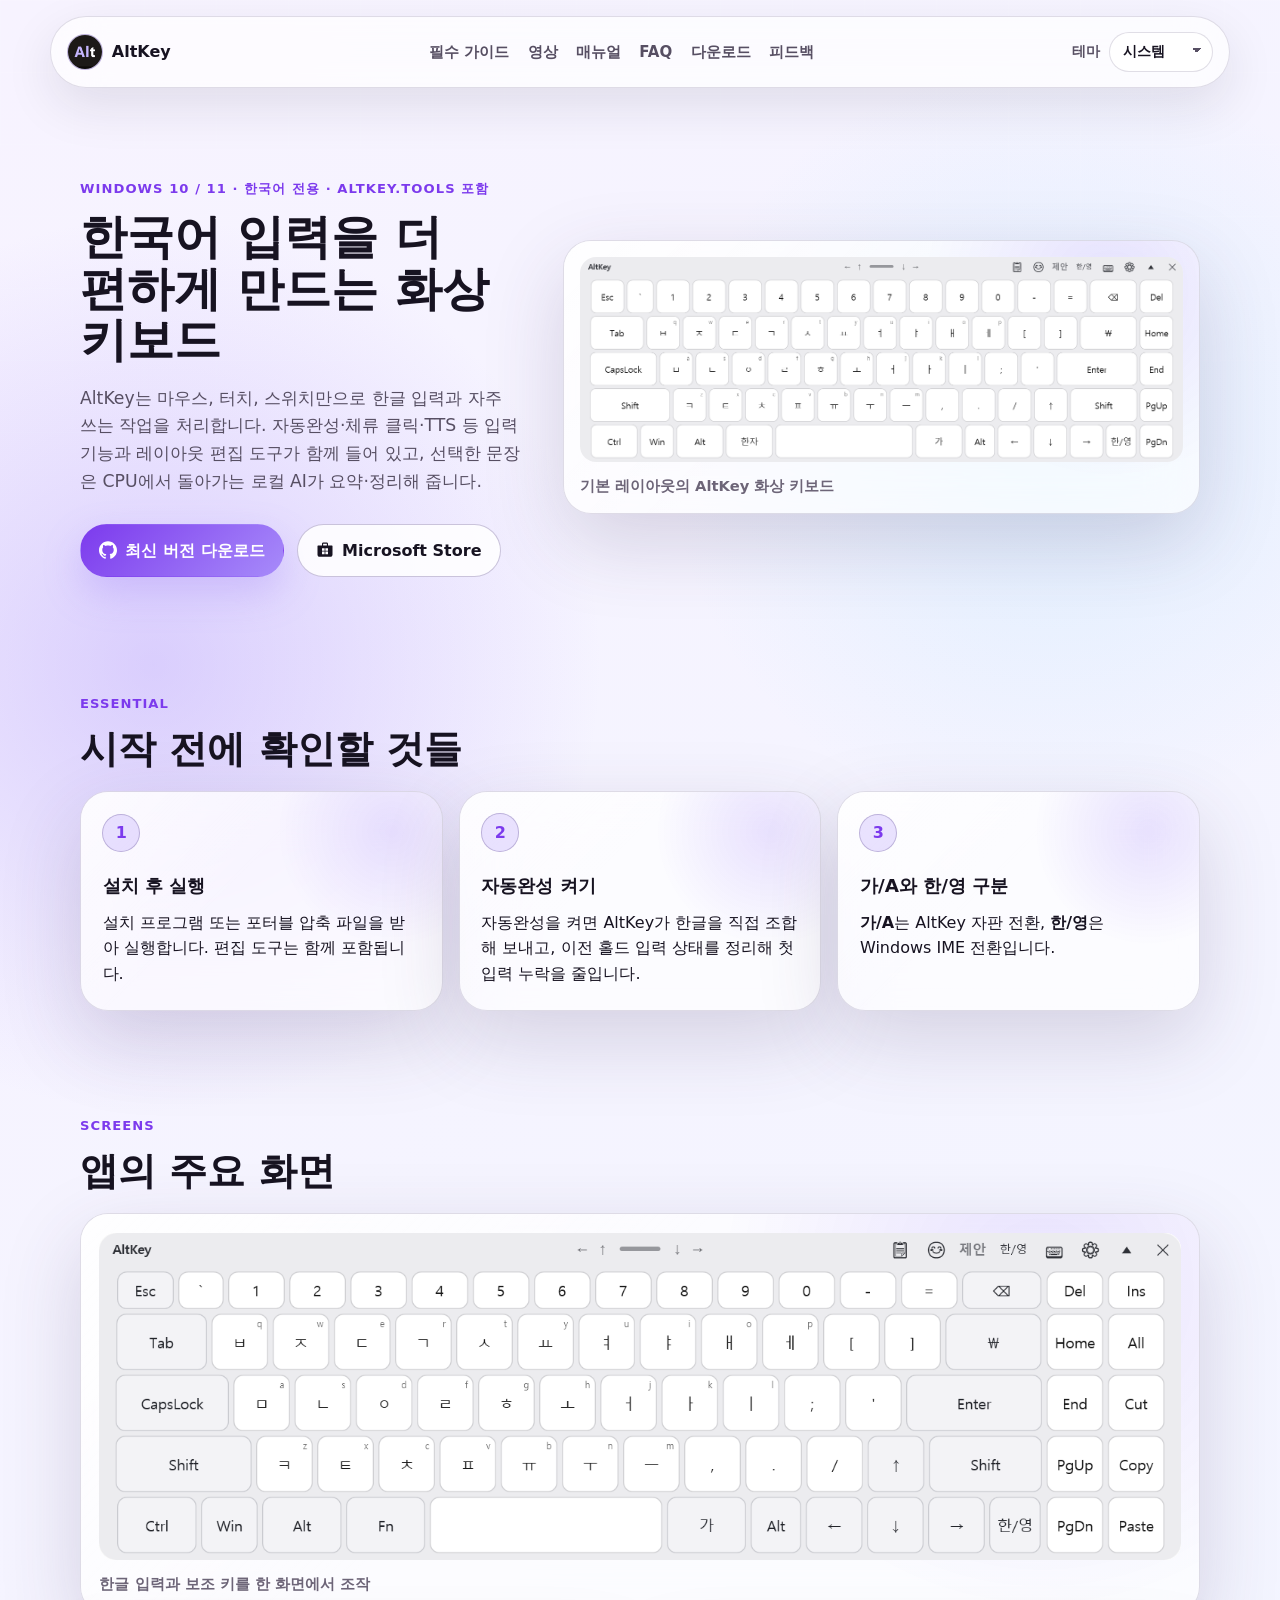
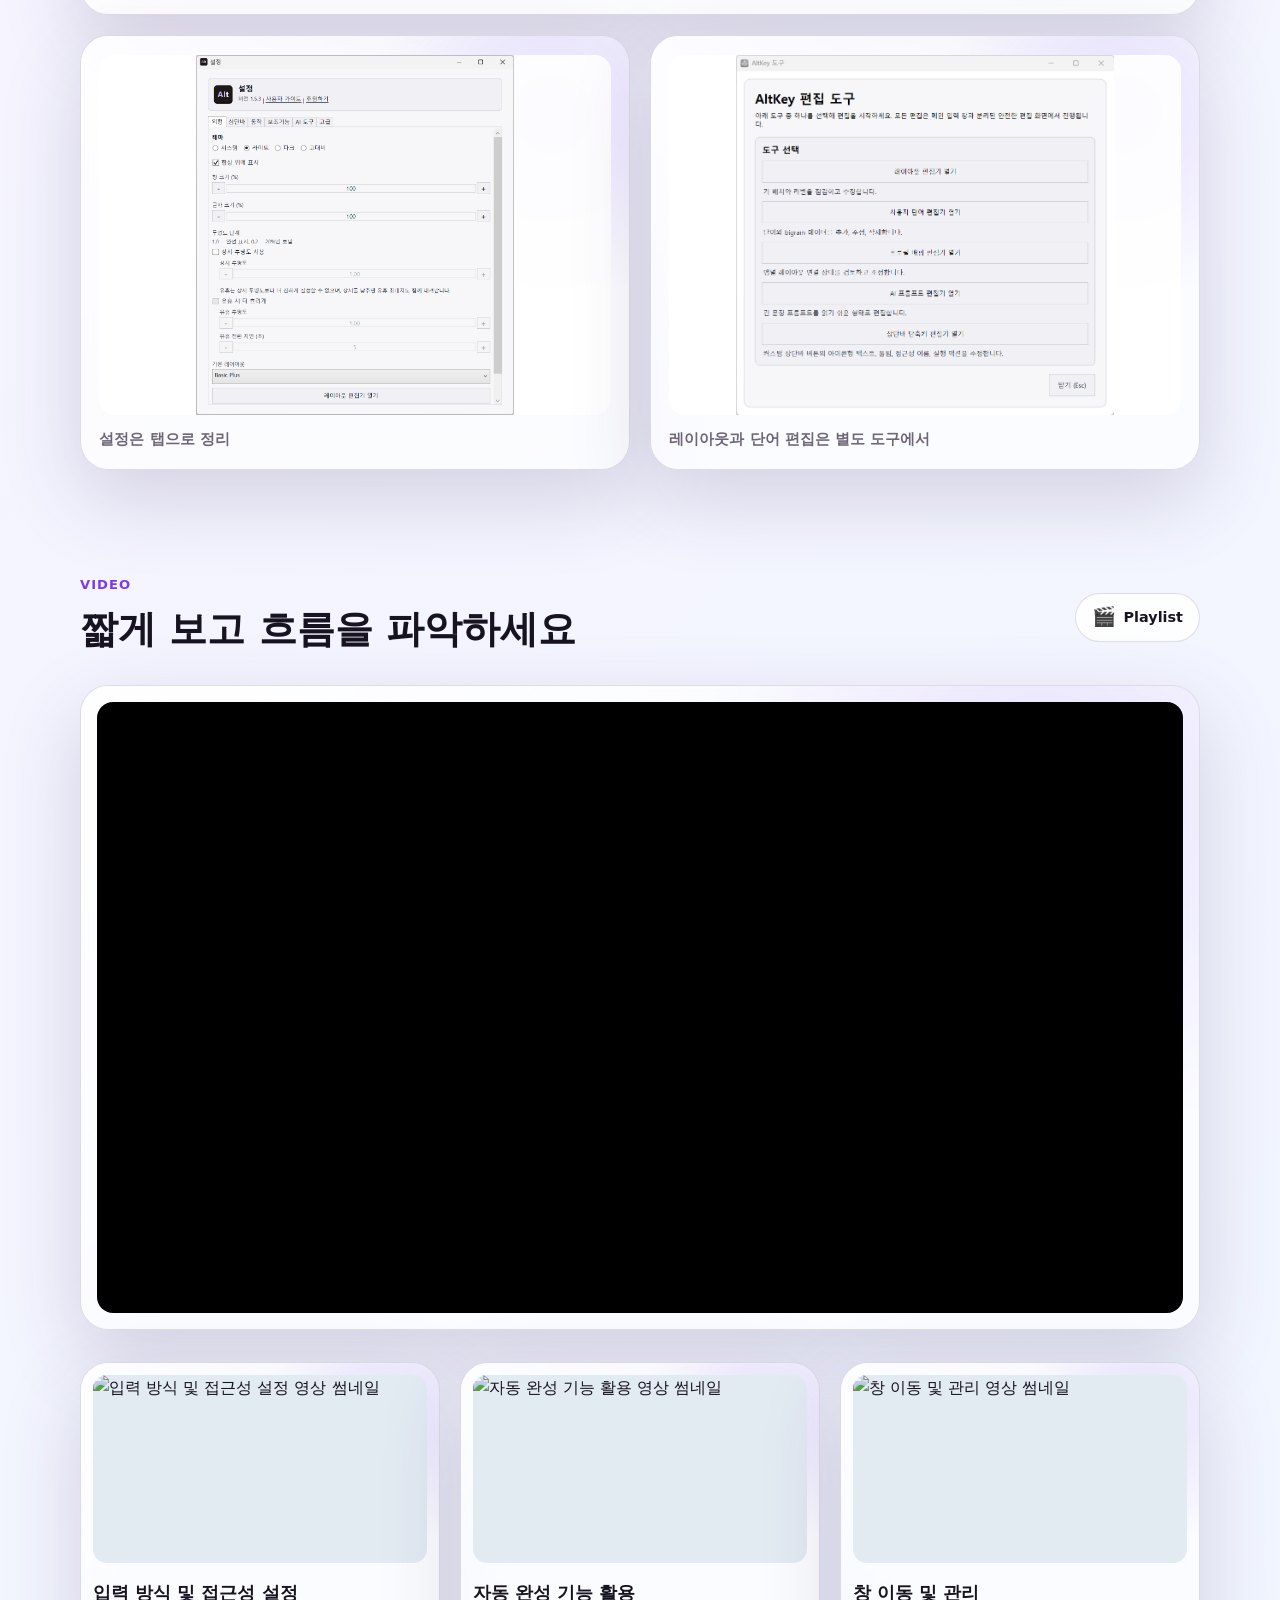
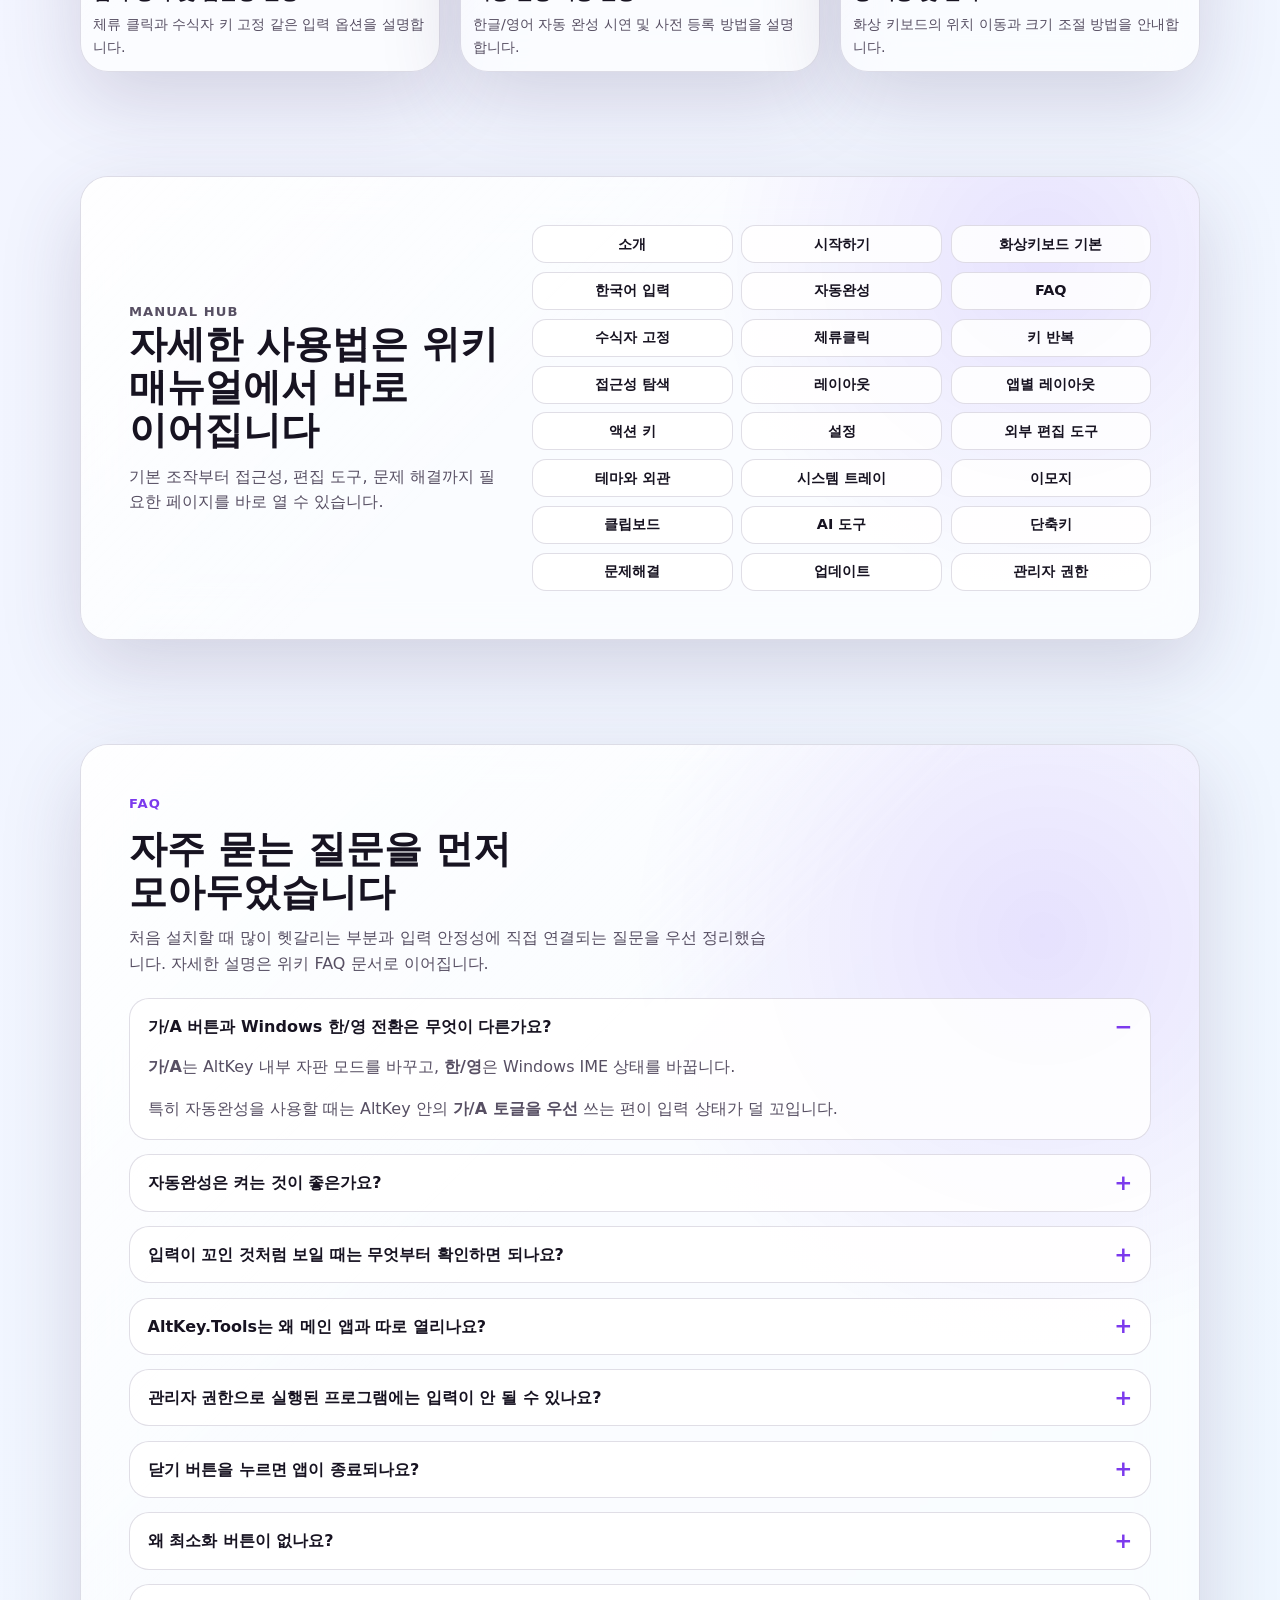
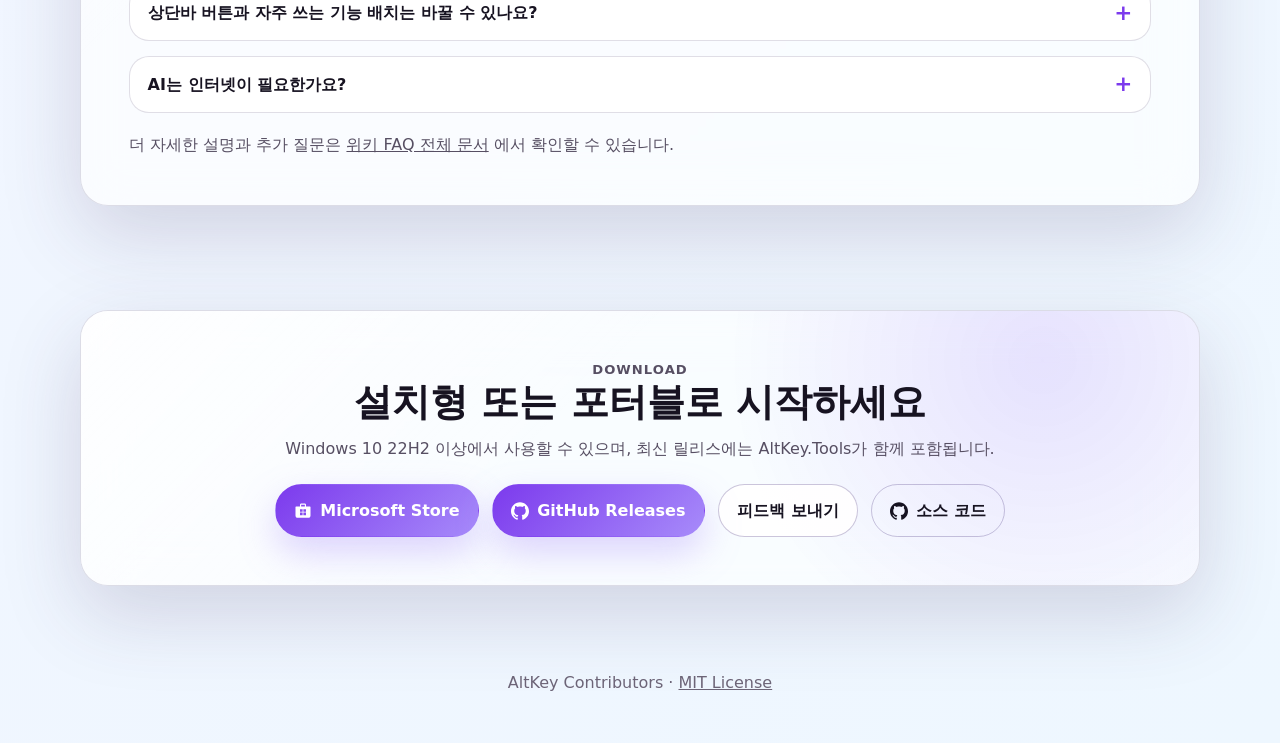
==== commit 68ea6d15: "feat(website): 링크 버튼에 GitHub·MS Store 아이콘 추가 및 영상 섹션을 트레일러로 교체" ====
--- a/docs/index.html
+++ b/docs/index.html
@@ -15,6 +15,16 @@
 </head>
 
 <body>
+  <!-- [버튼 아이콘 스프라이트] GitHub·Microsoft Store 마크 — fill="currentColor"로 각 버튼의 텍스트 색을 따라가며(라이트/다크/고대비 공통) 테마에 맞춘다 -->
+  <svg xmlns="http://www.w3.org/2000/svg" style="display:none" aria-hidden="true">
+    <symbol id="icon-github" viewBox="0 0 24 24">
+      <path fill="currentColor" d="M12 .297c-6.63 0-12 5.373-12 12 0 5.303 3.438 9.8 8.205 11.385.6.113.82-.258.82-.577 0-.285-.01-1.04-.015-2.04-3.338.724-4.042-1.61-4.042-1.61C4.422 18.07 3.633 17.7 3.633 17.7c-1.087-.744.084-.729.084-.729 1.205.084 1.838 1.236 1.838 1.236 1.07 1.835 2.809 1.305 3.495.998.108-.776.417-1.305.76-1.605-2.665-.3-5.466-1.332-5.466-5.93 0-1.31.465-2.38 1.235-3.22-.135-.303-.54-1.523.105-3.176 0 0 1.005-.322 3.3 1.23.96-.267 1.98-.399 3-.405 1.02.006 2.04.138 3 .405 2.28-1.552 3.285-1.23 3.285-1.23.645 1.653.24 2.873.12 3.176.765.84 1.23 1.91 1.23 3.22 0 4.61-2.805 5.625-5.475 5.92.42.36.81 1.096.81 2.22 0 1.606-.015 2.896-.015 3.286 0 .315.21.69.825.57C20.565 22.092 24 17.592 24 12.297c0-6.627-5.373-12-12-12"/>
+    </symbol>
+    <symbol id="icon-mstore" viewBox="0 0 24 24">
+      <path fill="currentColor" d="M8 3.75V6H2.75C2.33579 6 2 6.33579 2 6.75V18.25C2 19.7688 3.23122 21 4.75 21H19.25C20.7688 21 22 19.7688 22 18.25V6.75C22 6.33579 21.6642 6 21.25 6H16V3.75C16 2.7835 15.2165 2 14.25 2H9.75C8.7835 2 8 2.7835 8 3.75ZM9.75 3.5H14.25C14.3881 3.5 14.5 3.61193 14.5 3.75V6H9.5V3.75C9.5 3.61193 9.61193 3.5 9.75 3.5ZM8 13V9.5H11.5V13H8ZM8 17.5V14H11.5V17.5H8ZM16 13H12.5V9.5H16V13ZM12.5 17.5V14H16V17.5H12.5Z"/>
+    </symbol>
+  </svg>
+
   <header class="site-header">
     <a class="brand" href="#" aria-label="AltKey 홈">
       <img class="brand-mark" src="assets/altkey-logo.png" alt="" />
@@ -52,8 +62,8 @@
           선택한 문장은 CPU에서 돌아가는 로컬 AI가 요약·정리해 줍니다.
         </p>
         <div class="hero-actions" aria-label="주요 작업">
-          <a class="button primary" href="https://github.com/CrowKing63/AltKey/releases/latest">최신 버전 다운로드</a>
-          <a class="button secondary" href="https://apps.microsoft.com/detail/9mztz1c990d7">Microsoft Store</a>
+          <a class="button primary" href="https://github.com/CrowKing63/AltKey/releases/latest"><svg class="btn-icon" aria-hidden="true"><use href="#icon-github"/></svg>최신 버전 다운로드</a>
+          <a class="button secondary" href="https://apps.microsoft.com/detail/9mztz1c990d7"><svg class="btn-icon" aria-hidden="true"><use href="#icon-mstore"/></svg>Microsoft Store</a>
         </div>
       </div>
 
@@ -125,9 +135,9 @@
         </a>
       </div>
       <div class="video-frame glass-panel">
-        <!-- 메인 영상: 핵심 기능 소개 (index=2) -->
-        <iframe src="https://www.youtube.com/embed/y-kHDagh5S0?autoplay=1&mute=1&loop=1&playlist=y-kHDagh5S0"
-          title="AltKey 핵심 기능 소개"
+        <!-- 메인 영상: AltKey 트레일러 (30초) — 자동재생·음소거 -->
+        <iframe src="https://www.youtube.com/embed/bFxC3Y0SFNA?autoplay=1&mute=1"
+          title="AltKey 트레일러"
           allow="accelerometer; autoplay; clipboard-write; encrypted-media; gyroscope; picture-in-picture"
           allowfullscreen></iframe>
       </div>
@@ -302,10 +312,10 @@
         <h2 id="download-title">설치형 또는 포터블로 시작하세요</h2>
         <p>Windows 10 22H2 이상에서 사용할 수 있으며, 최신 릴리스에는 AltKey.Tools가 함께 포함됩니다.</p>
         <div class="download-actions">
-          <a class="button primary" href="https://apps.microsoft.com/detail/9mztz1c990d7">Microsoft Store</a>
-          <a class="button primary" href="https://github.com/CrowKing63/AltKey/releases/latest">GitHub Releases</a>
+          <a class="button primary" href="https://apps.microsoft.com/detail/9mztz1c990d7"><svg class="btn-icon" aria-hidden="true"><use href="#icon-mstore"/></svg>Microsoft Store</a>
+          <a class="button primary" href="https://github.com/CrowKing63/AltKey/releases/latest"><svg class="btn-icon" aria-hidden="true"><use href="#icon-github"/></svg>GitHub Releases</a>
           <a class="button secondary" href="feedback.html">피드백 보내기</a>
-          <a class="button ghost" href="https://github.com/CrowKing63/AltKey">소스 코드</a>
+          <a class="button ghost" href="https://github.com/CrowKing63/AltKey"><svg class="btn-icon" aria-hidden="true"><use href="#icon-github"/></svg>소스 코드</a>
         </div>
       </div>
     </section>
--- a/docs/styles.css
+++ b/docs/styles.css
@@ -317,6 +317,14 @@
   background: transparent;
 }
 
+/* [버튼 아이콘] 텍스트 앞의 GitHub·Microsoft Store 마크 — currentColor로 버튼 텍스트 색을 따라가며(라이트/다크/고대비 공통) 테마에 맞춘다 */
+.button .btn-icon {
+  width: 18px;
+  height: 18px;
+  margin-right: 0.5rem;
+  flex-shrink: 0;
+}
+
 .glass-panel {
   position: relative;
   overflow: hidden;
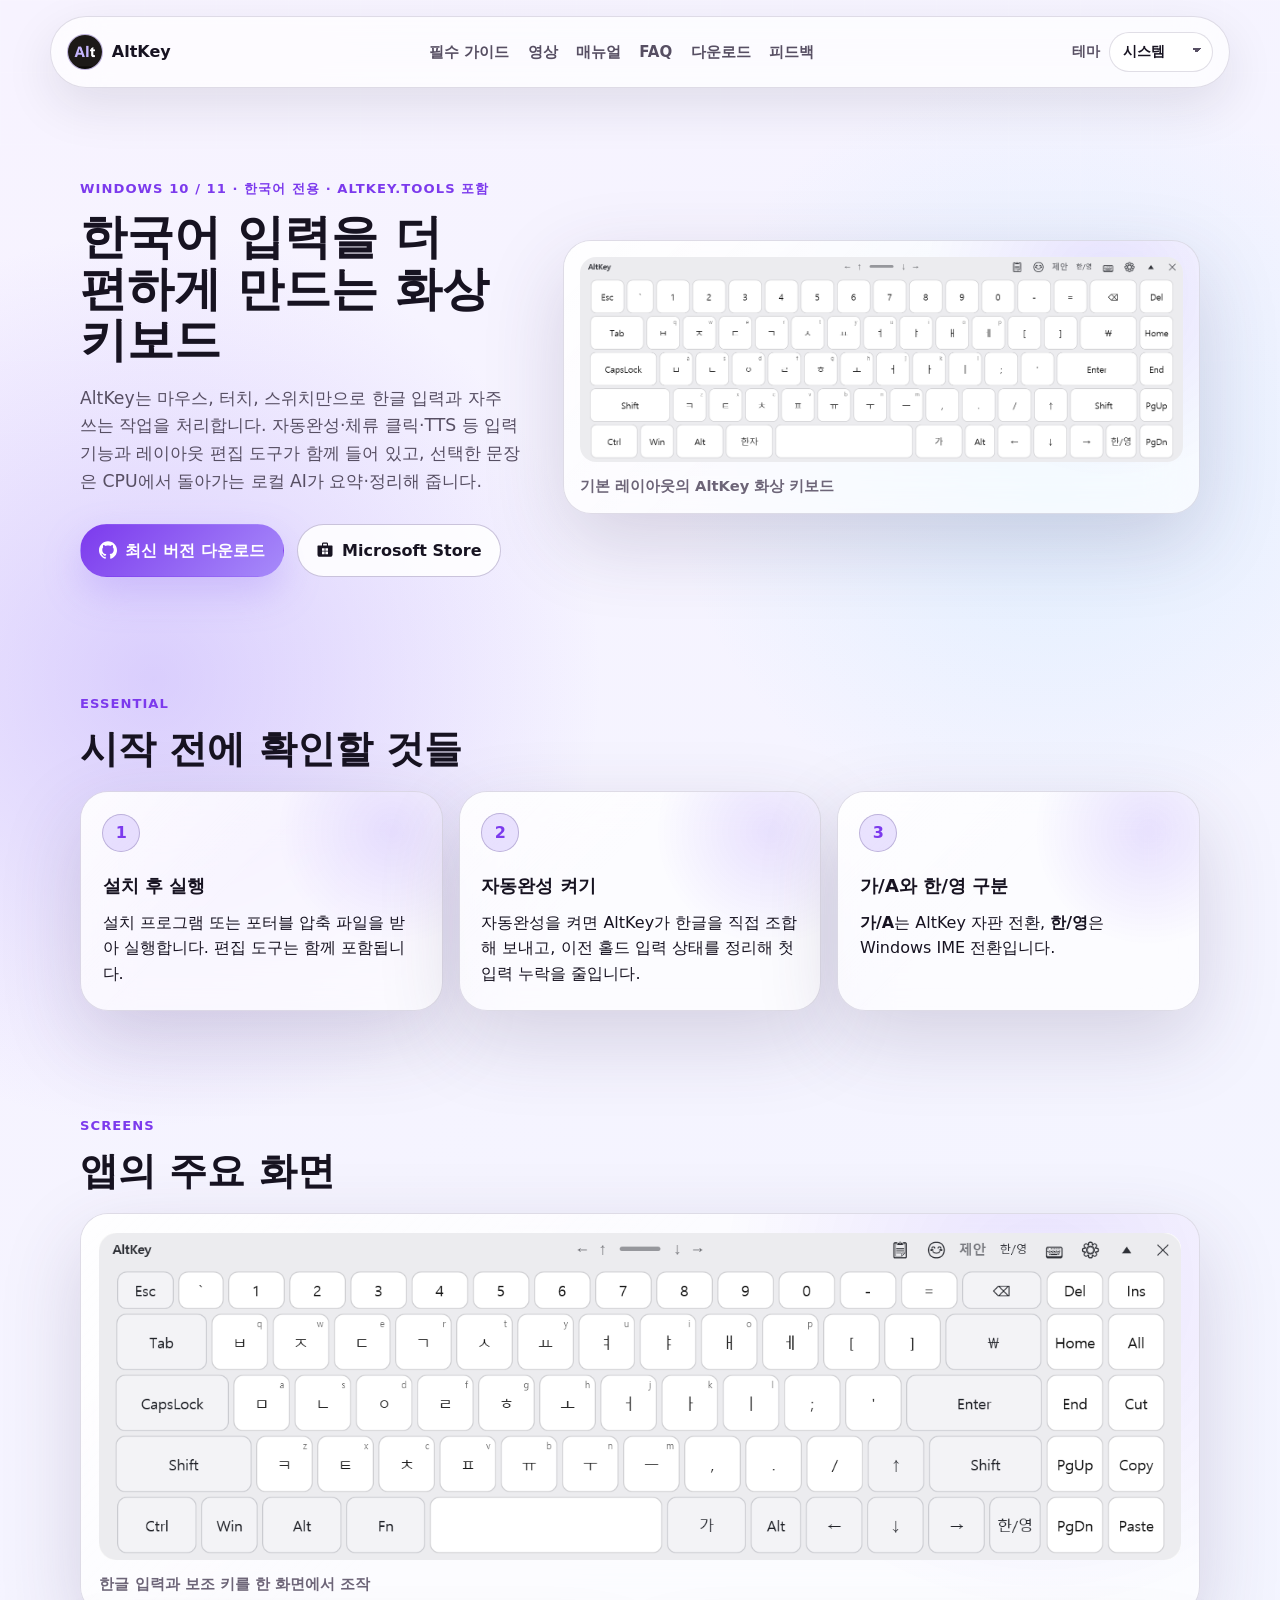
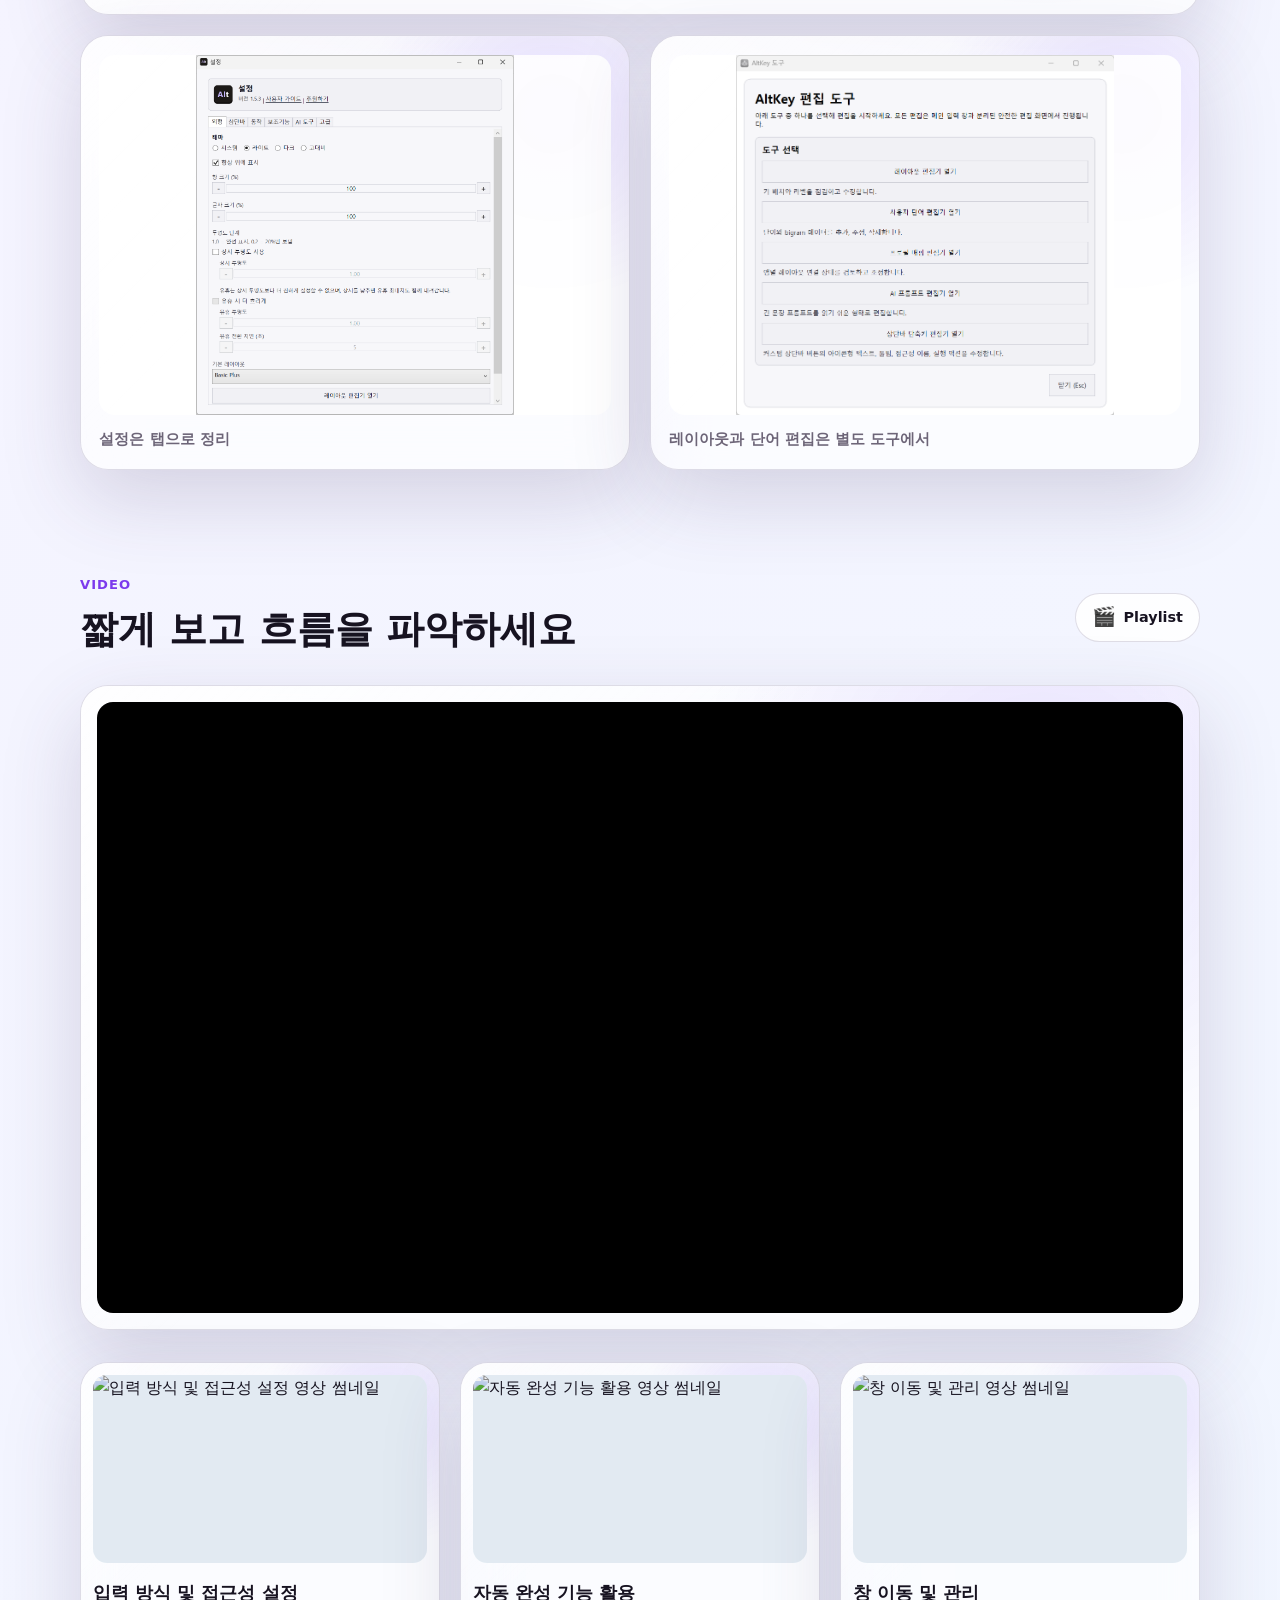
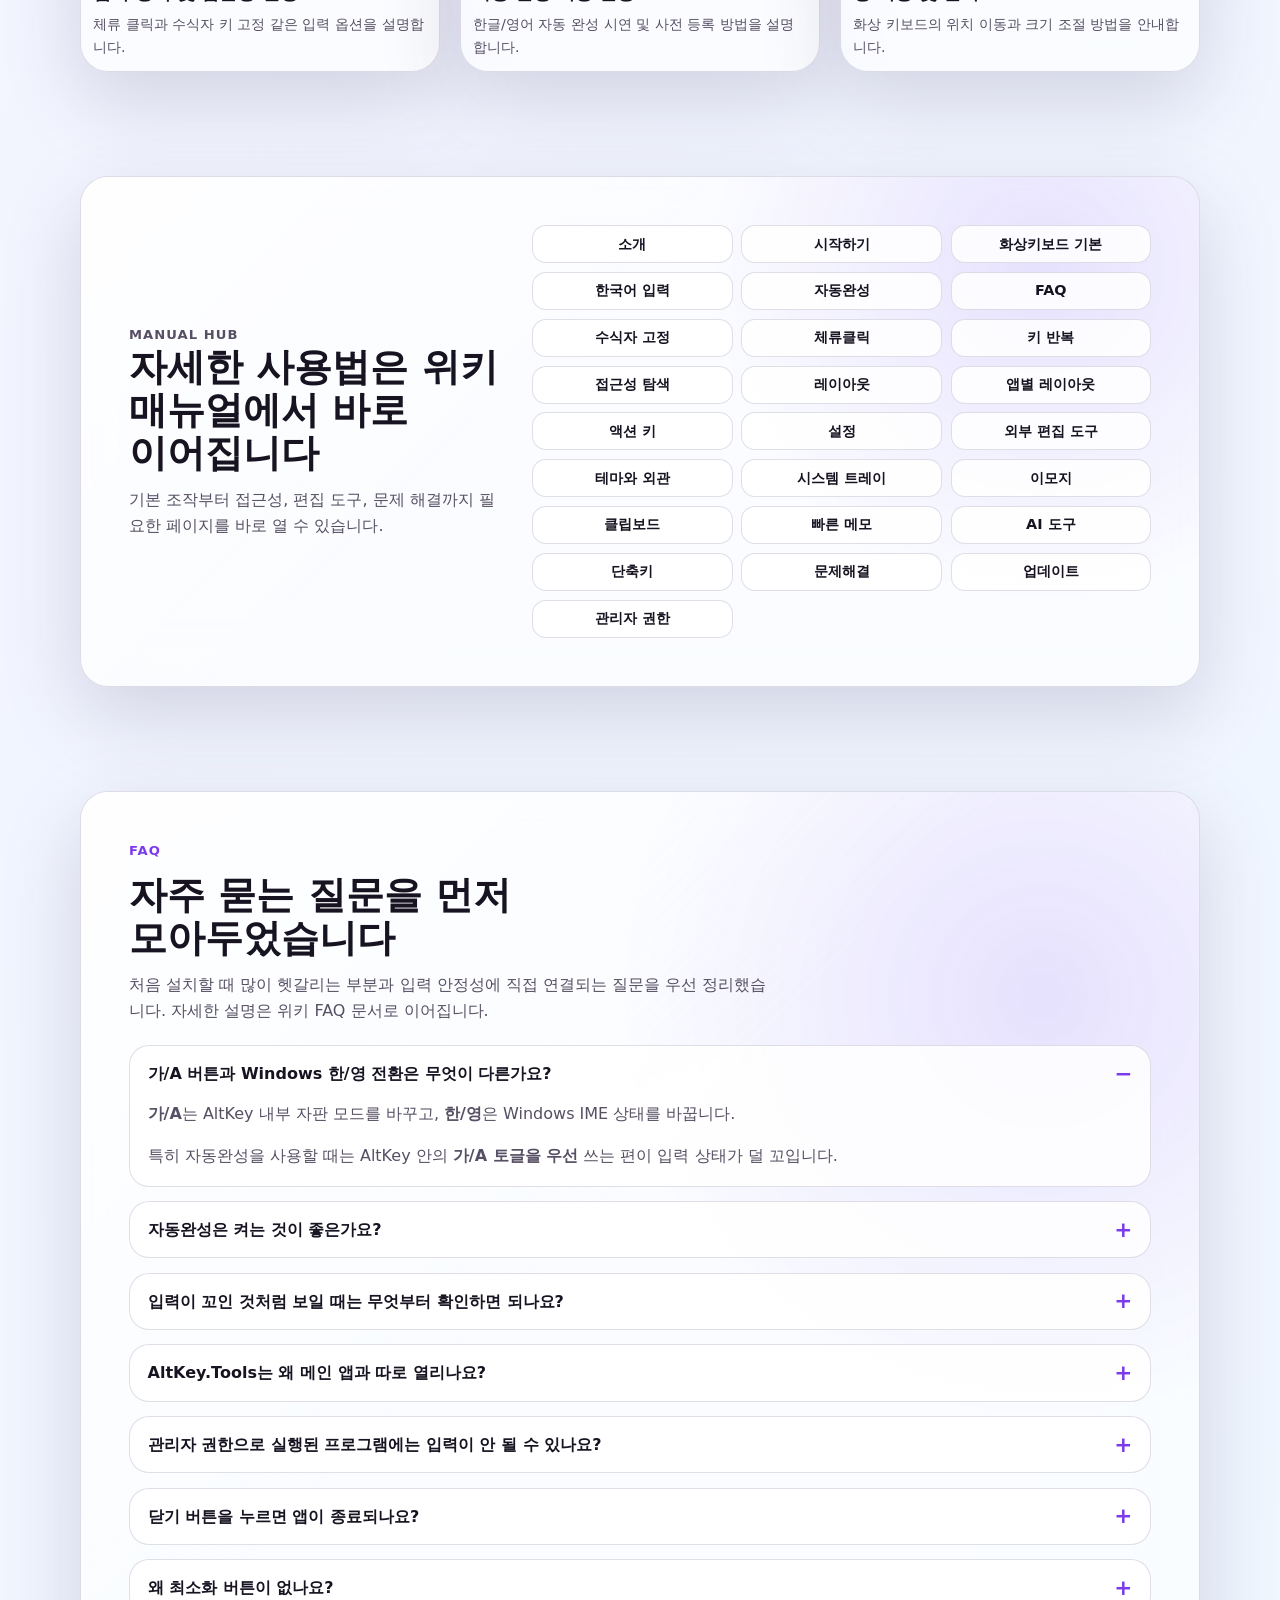
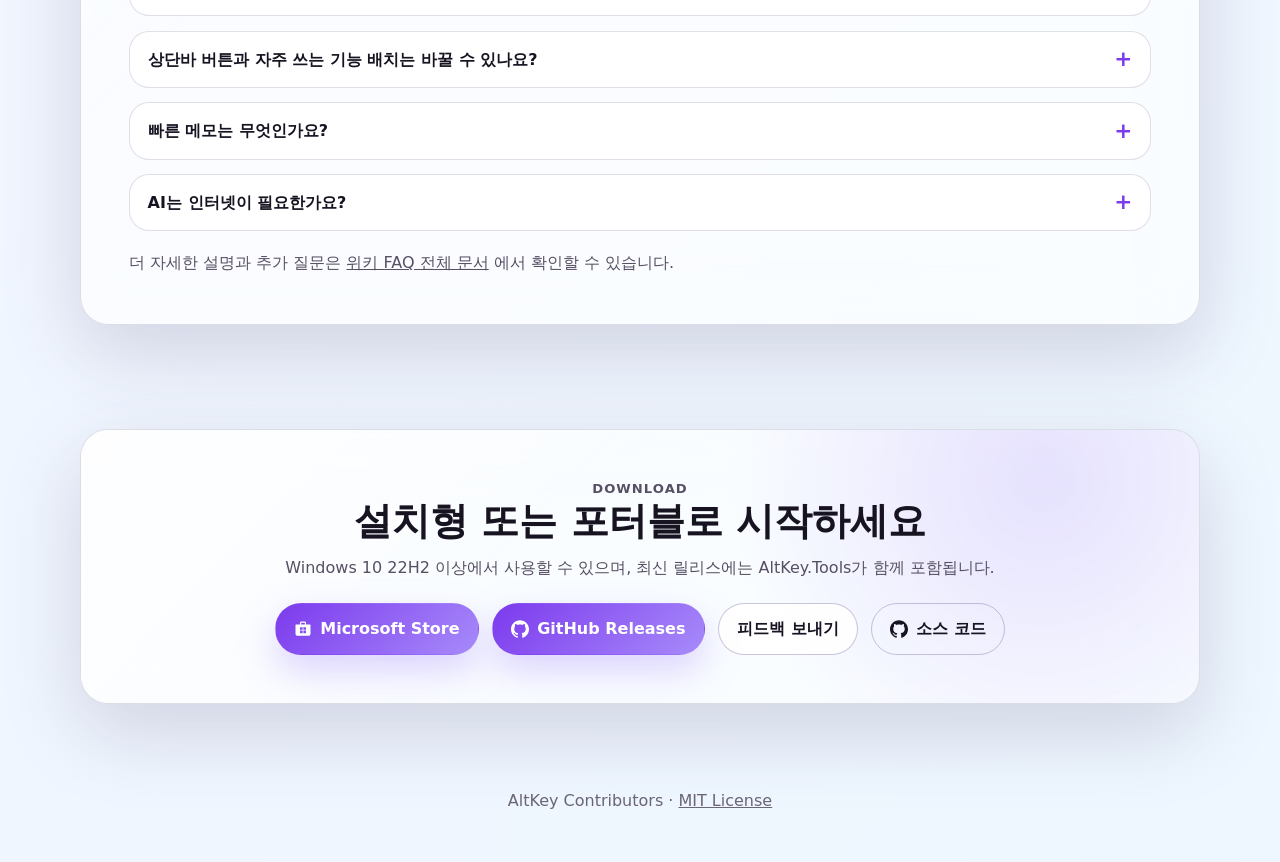
==== commit f868141e: "docs: README·사이트·위키 메타에 1.6.0–1.6.1 변경 반영 - 빠른 메모(스크래치패드) 기능 안내 추가 (README, 사이트 매뉴얼 허브+FAQ) - 사용자 설정" ====
--- a/docs/index.html
+++ b/docs/index.html
@@ -135,8 +135,8 @@
         </a>
       </div>
       <div class="video-frame glass-panel">
-        <!-- 메인 영상: AltKey 트레일러 (30초) — 자동재생·음소거 -->
-        <iframe src="https://www.youtube.com/embed/bFxC3Y0SFNA?autoplay=1&mute=1"
+        <!-- 메인 영상: AltKey 트레일러 (30초) — 자동재생·음소거·반복재생(loop) -->
+        <iframe src="https://www.youtube.com/embed/bFxC3Y0SFNA?autoplay=1&mute=1&loop=1&playlist=bFxC3Y0SFNA"
           title="AltKey 트레일러"
           allow="accelerometer; autoplay; clipboard-write; encrypted-media; gyroscope; picture-in-picture"
           allowfullscreen></iframe>
@@ -206,6 +206,7 @@
           <a href="https://github.com/CrowKing63/AltKey/wiki/시스템-트레이">시스템 트레이</a>
           <a href="https://github.com/CrowKing63/AltKey/wiki/이모지">이모지</a>
           <a href="https://github.com/CrowKing63/AltKey/wiki/클립보드-히스토리">클립보드</a>
+          <a href="https://github.com/CrowKing63/AltKey/wiki/빠른-메모">빠른 메모</a>
           <a href="https://github.com/CrowKing63/AltKey/wiki/AI-도구">AI 도구</a>
           <a href="https://github.com/CrowKing63/AltKey/wiki/단축키-모음">단축키</a>
           <a href="https://github.com/CrowKing63/AltKey/wiki/문제해결">문제해결</a>
@@ -271,7 +272,7 @@
             <summary class="faq-summary">닫기 버튼을 누르면 앱이 종료되나요?</summary>
             <div class="faq-answer">
               <p>기본값에서는 종료되지 않고, <strong>트레이로 숨길지 한 번 더 확인</strong>합니다. 여기서 “트레이로 숨기기”를 고르면 앱은 계속 실행되고, “취소”를 누르면 창이 그대로 남습니다.</p>
-              <p>다시 보이게 하려면 <strong>트레이 아이콘을 좌클릭 또는 우클릭해 메뉴의 “보이기/숨기기” 선택</strong>, <strong>전역 단축키</strong>, 또는 <strong>AltKey 재실행</strong>을 사용할 수 있습니다.</p>
+              <p>다시 보이게 하려면 <strong>트레이 아이콘을 좌클릭 또는 우클릭해 메뉴의 “보이기/숨기기” 선택</strong> 또는 <strong>AltKey 재실행</strong>을 사용할 수 있습니다.</p>
             </div>
           </details>
 
@@ -287,6 +288,14 @@
             <summary class="faq-summary">상단바 버튼과 자주 쓰는 기능 배치는 바꿀 수 있나요?</summary>
             <div class="faq-answer">
               <p>가능합니다. 설정에서 상단바 버튼 표시와 순서를 조정할 수 있고, ✨(AI) 버튼의 켜기/끄기도 같은 곳에서 관리합니다. 최근 버전에서는 상단바 커스텀 단축키 편집기도 사용할 수 있습니다.</p>
+            </div>
+          </details>
+
+          <details class="faq-item">
+            <summary class="faq-summary">빠른 메모는 무엇인가요?</summary>
+            <div class="faq-answer">
+              <p>키보드 위로 떠 있는 별도 작은 창에서 초안을 쓰고 붙여넣는 기능입니다. 기본값에서는 상단바에 버튼이 추가되지만 숨겨져 있어, 설정(⚙) → <strong>상단바</strong> 탭에서 켜면 됩니다.</p>
+              <p>내용은 타이핑할 때 자동으로 저장되고, 모두 선택·지우기·자르기·복사·붙여넣기 버튼이 제공됩니다. 자세한 사용법은 위키의 <a href="https://github.com/CrowKing63/AltKey/wiki/빠른-메모">빠른 메모</a> 페이지에서 확인하세요.</p>
             </div>
           </details>
 
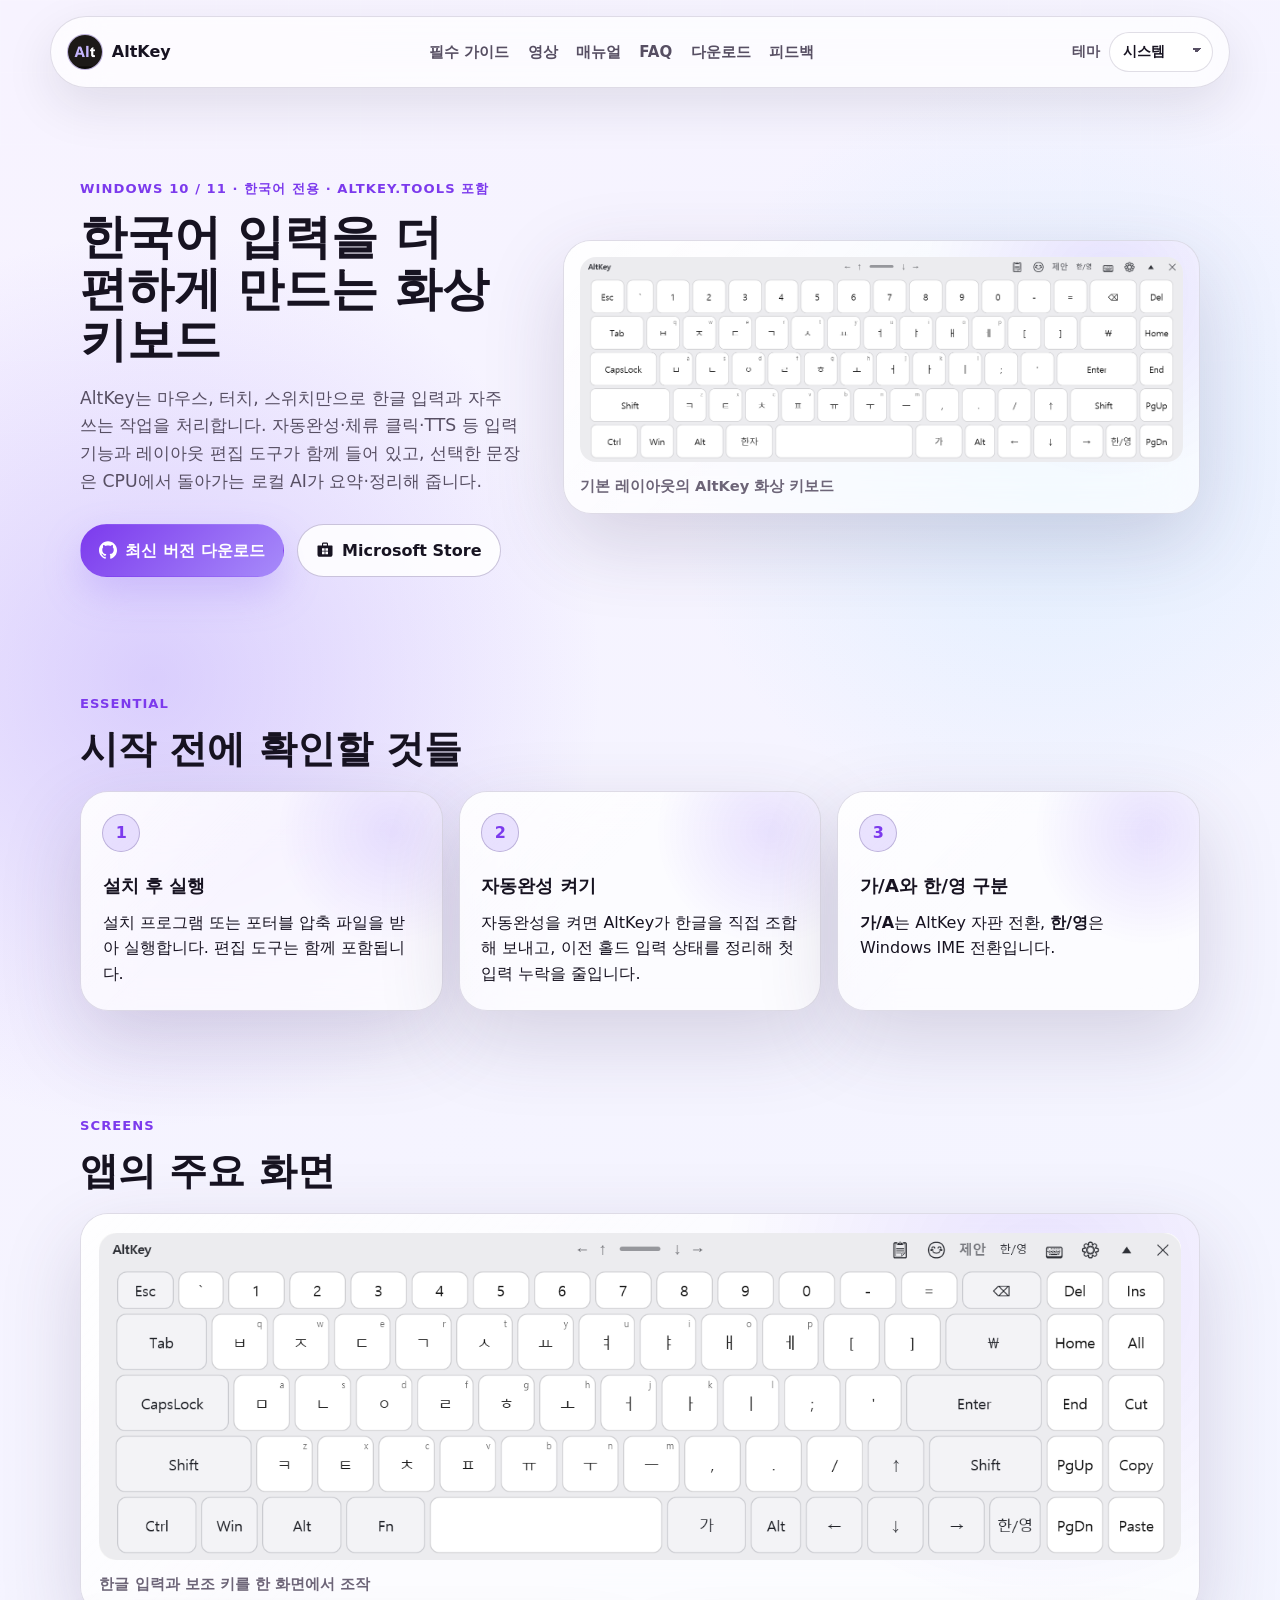
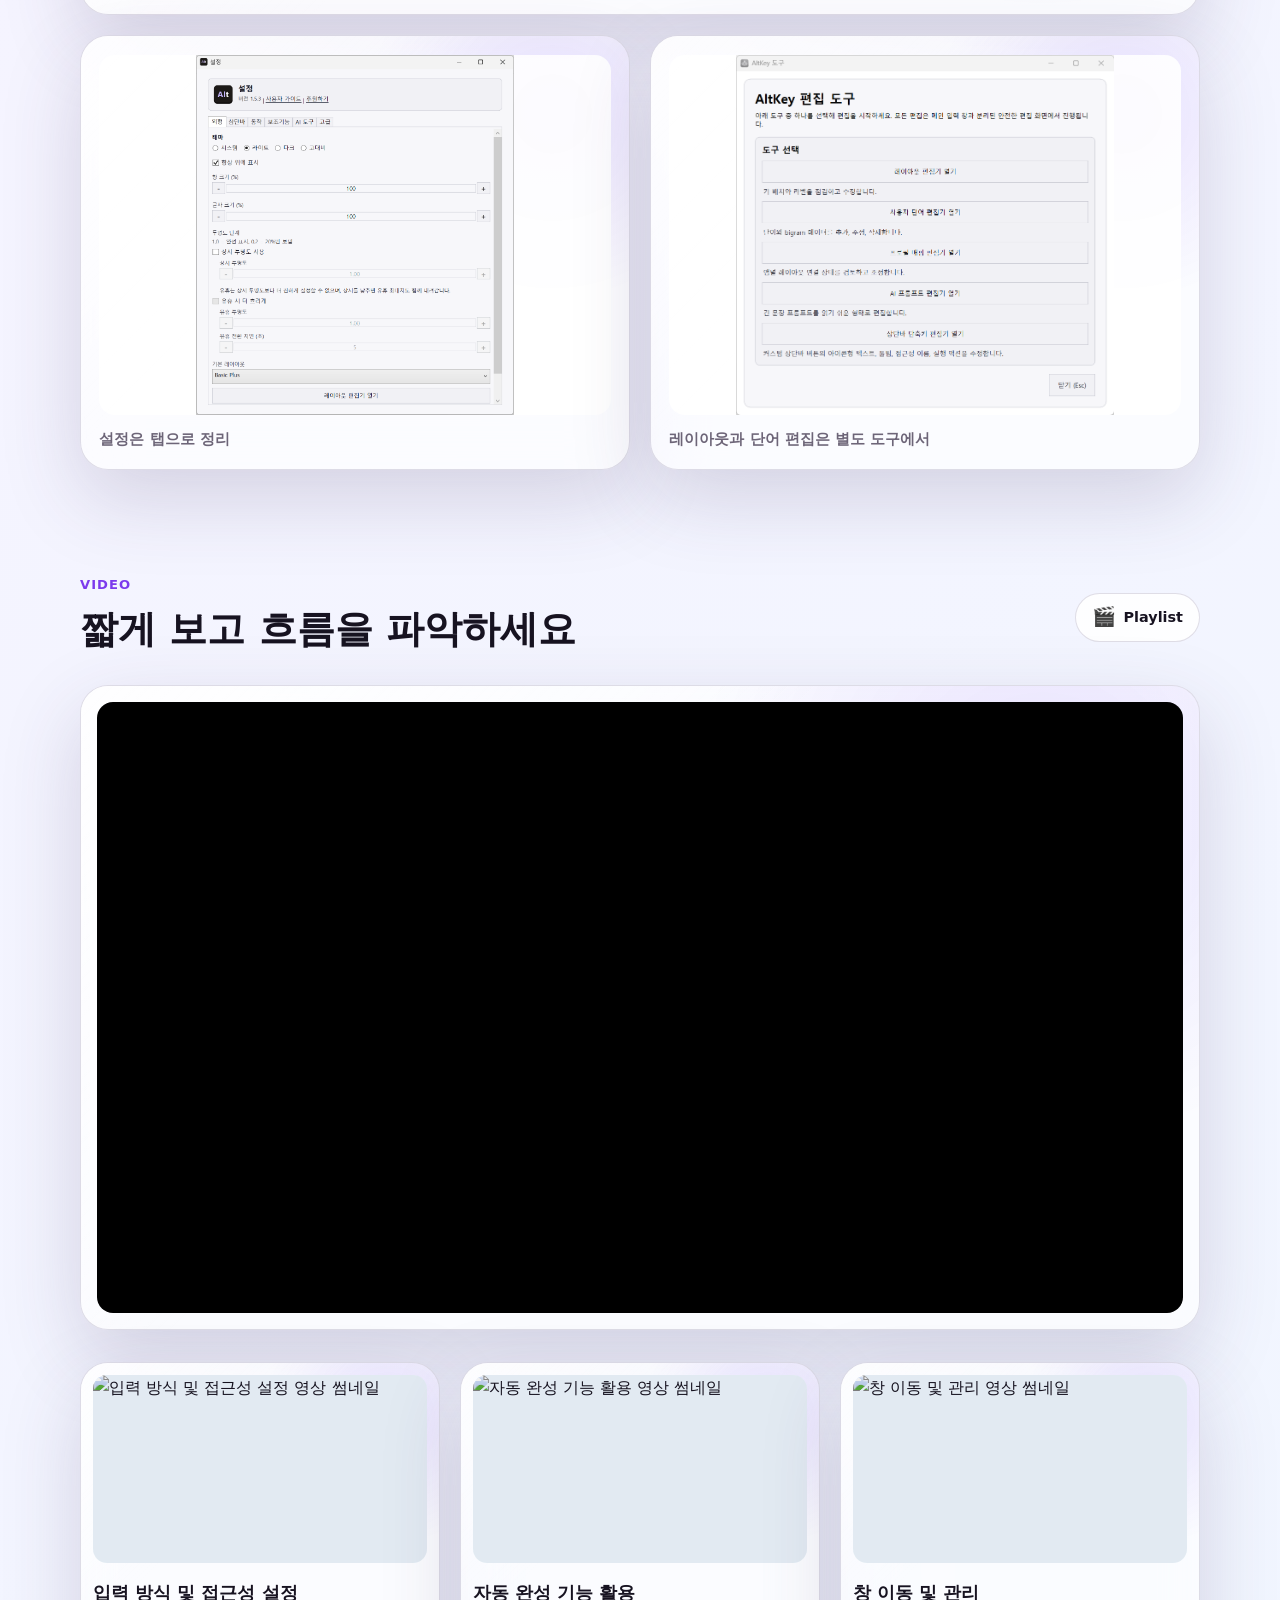
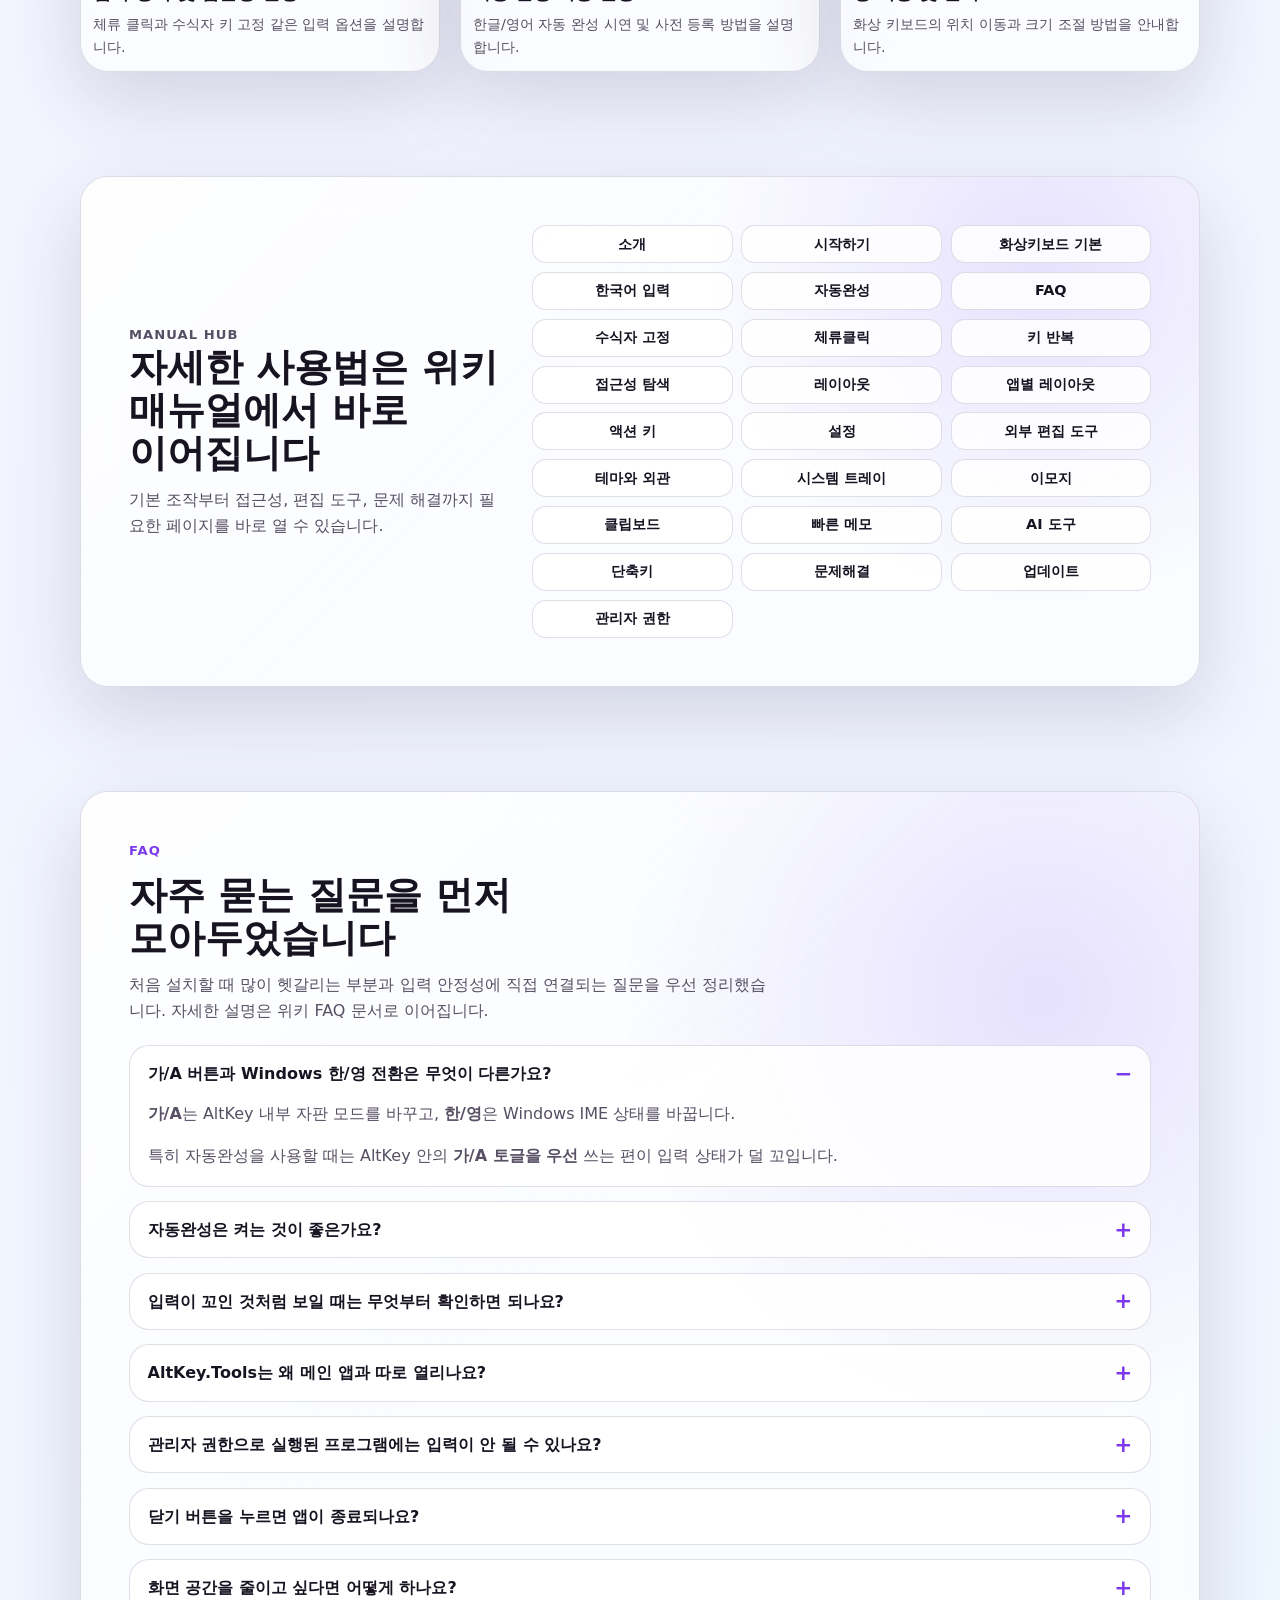
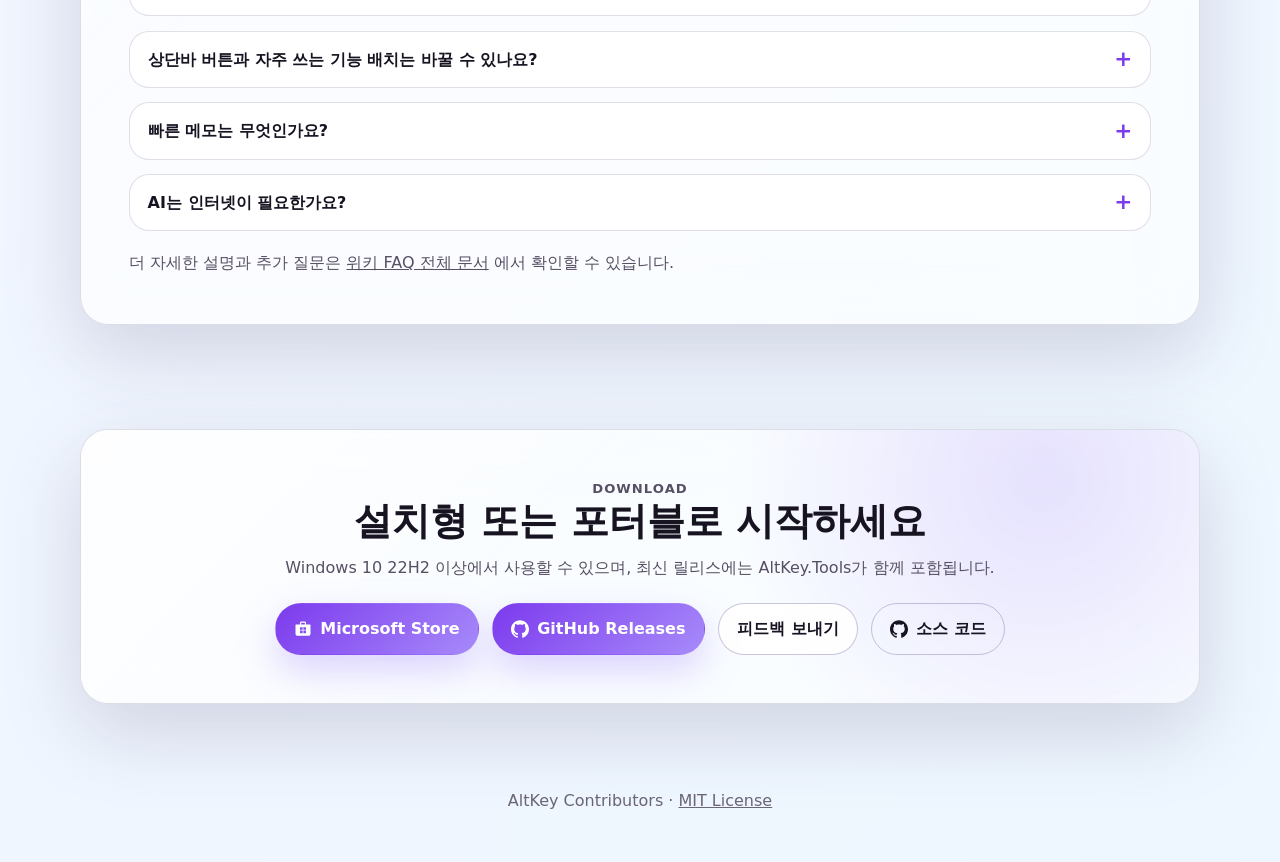
==== commit 6fee0697: "docs: 내역 표현 제거, 현재 상태 기준으로 문서 정리 - '최근 버전' 계열 문구를 현재 시점 설명으로 교체 (사이트 FAQ 포함) - 최소화 버튼 FAQ를 화면 공간 줄이는" ====
--- a/docs/index.html
+++ b/docs/index.html
@@ -277,17 +277,17 @@
           </details>
 
           <details class="faq-item">
-            <summary class="faq-summary">왜 최소화 버튼이 없나요?</summary>
-            <div class="faq-answer">
-              <p>AltKey는 작업 표시줄 최소화보다 <strong>트레이 숨김</strong>을 중심으로 복귀 동선을 설계하고 있습니다. 전체 창 모드 앱 위에서 실수로 최소화를 누르면 창이 화면에서 사라져 다시 찾기 어려운 경우가 있어, 최근 버전에서는 상단바 최소화 버튼을 제거했습니다.</p>
-              <p>대신 <strong>접기/펼치기</strong>로 화면 차지를 줄이거나, 필요할 때만 트레이로 숨기는 흐름을 권장합니다.</p>
+            <summary class="faq-summary">화면 공간을 줄이고 싶다면 어떻게 하나요?</summary>
+            <div class="faq-answer">
+              <p>AltKey는 작업 표시줄 최소화보다 <strong>트레이 숨김</strong>을 중심으로 복귀 동선을 설계하고 있습니다. 화면을 잠시 비우고 싶다면 상단바의 <strong>접기/펼치기</strong> 버튼으로 헤더바만 남기거나, 필요할 때 트레이 메뉴에서 <strong>보이기/숨기기</strong>를 선택해 숨기는 흐름을 사용할 수 있습니다.</p>
+              <p>다시 보이게 하려면 <strong>트레이 아이콘을 좌클릭 또는 우클릭해 메뉴의 보이기/숨기기를 선택</strong>, 또는 <strong>AltKey 프로그램 다시 실행</strong>을 사용할 수 있습니다.</p>
             </div>
           </details>
 
           <details class="faq-item">
             <summary class="faq-summary">상단바 버튼과 자주 쓰는 기능 배치는 바꿀 수 있나요?</summary>
             <div class="faq-answer">
-              <p>가능합니다. 설정에서 상단바 버튼 표시와 순서를 조정할 수 있고, ✨(AI) 버튼의 켜기/끄기도 같은 곳에서 관리합니다. 최근 버전에서는 상단바 커스텀 단축키 편집기도 사용할 수 있습니다.</p>
+              <p>가능합니다. 설정에서 상단바 버튼 표시와 순서를 조정할 수 있고, ✨(AI) 버튼의 켜기/끄기도 같은 곳에서 관리합니다. 상단바 커스텀 단축키 편집기도 사용할 수 있습니다.</p>
             </div>
           </details>
 
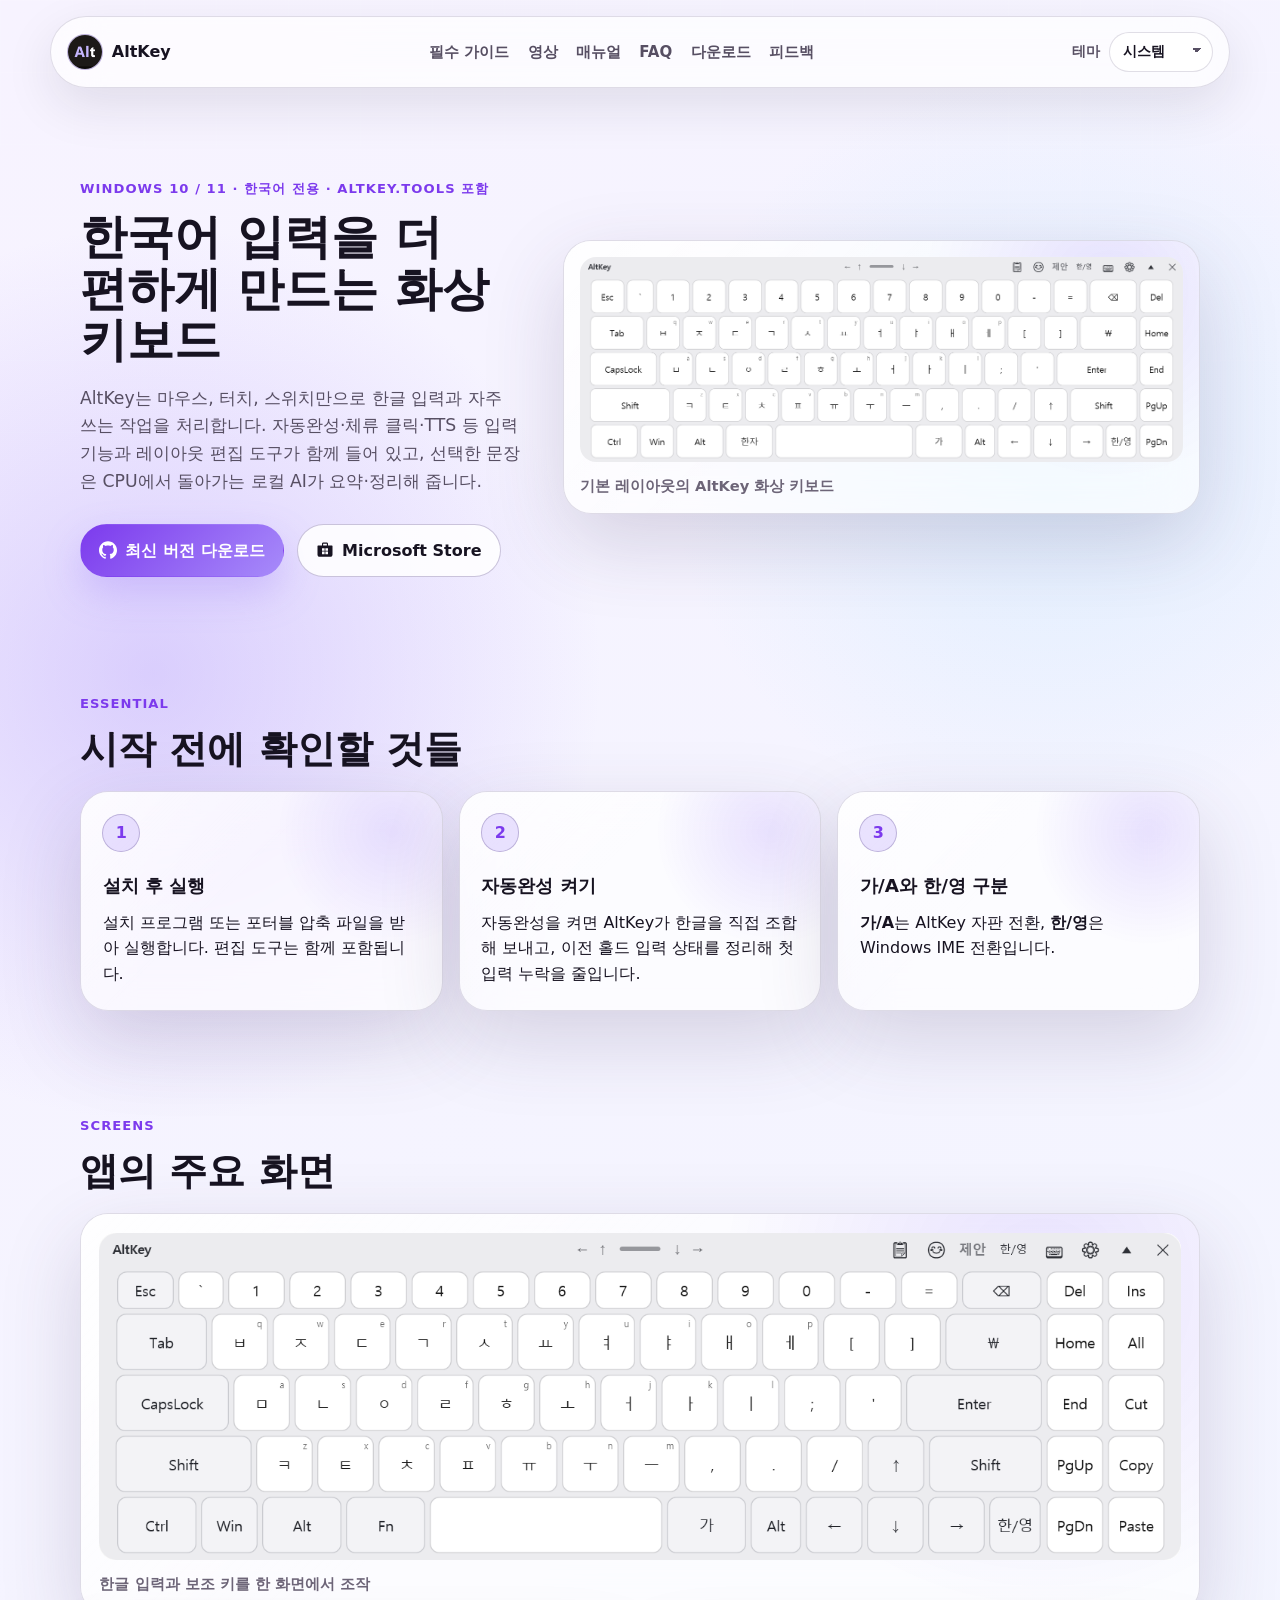
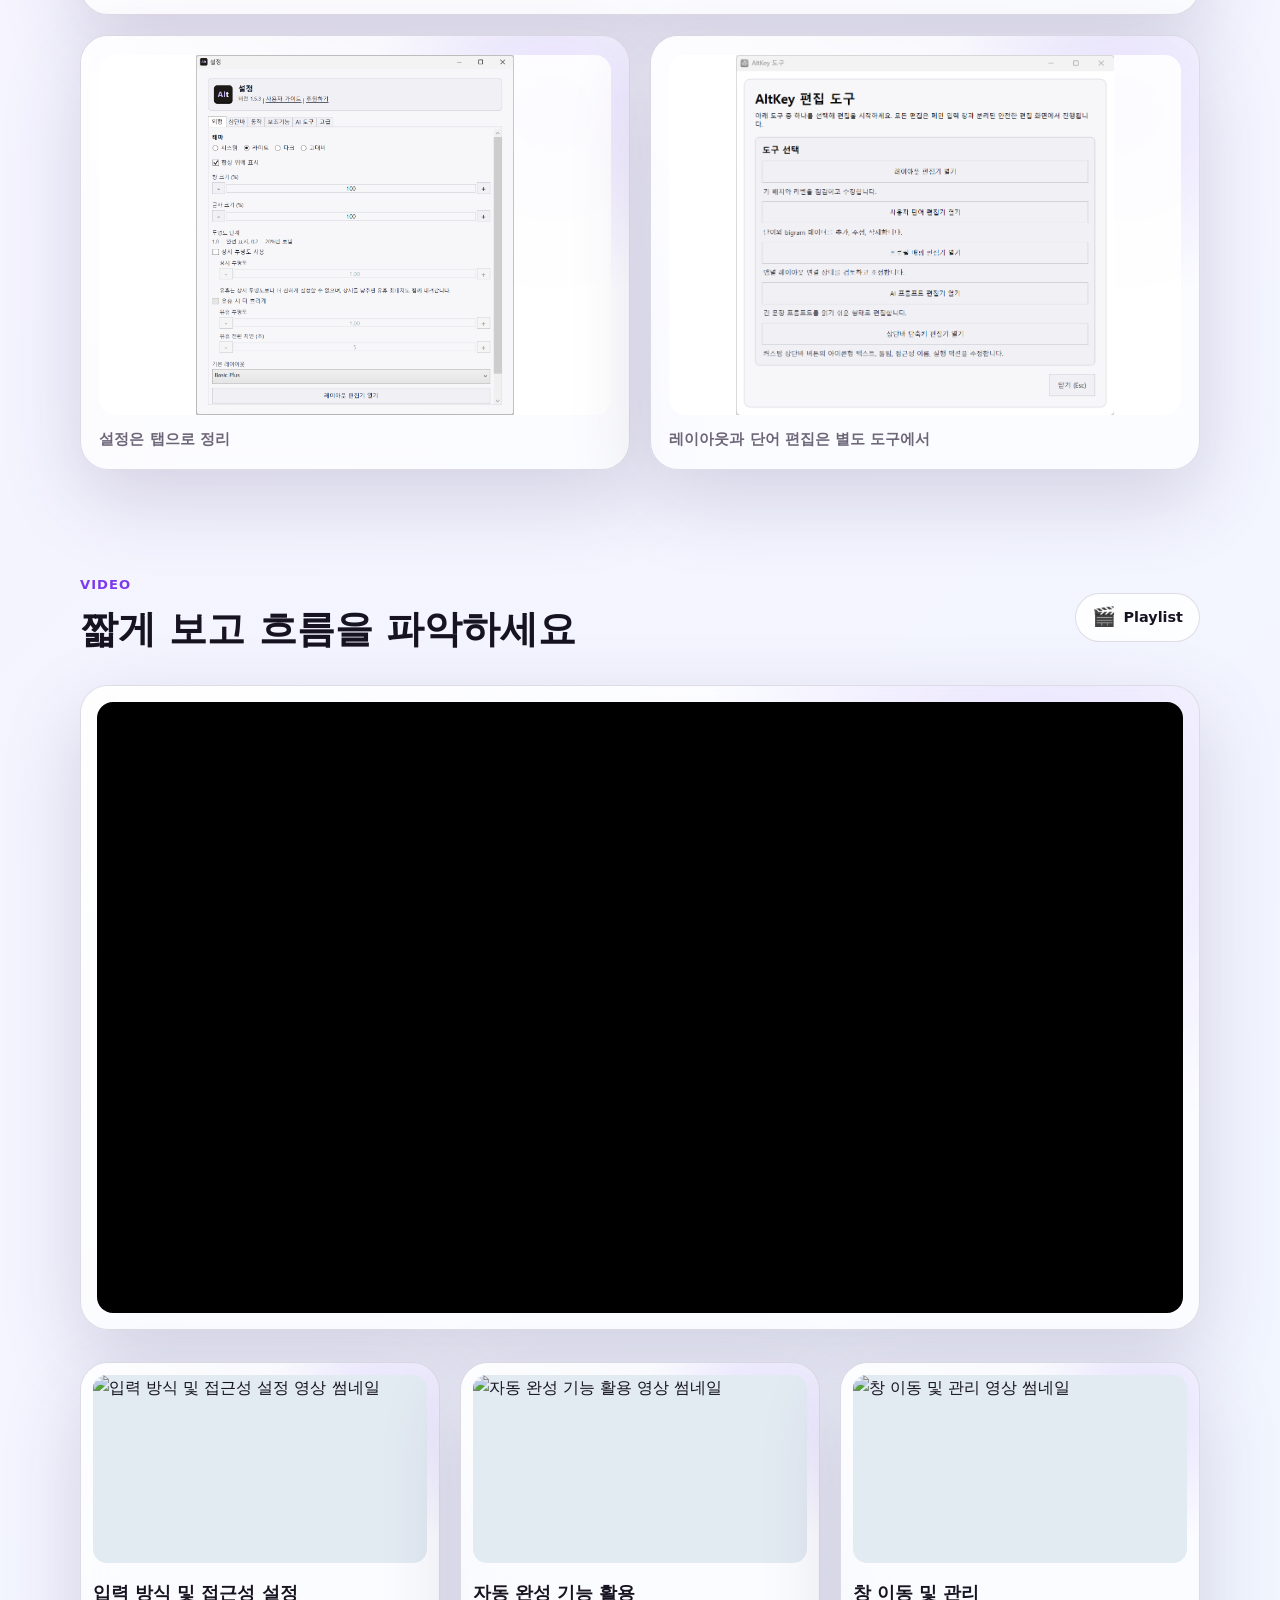
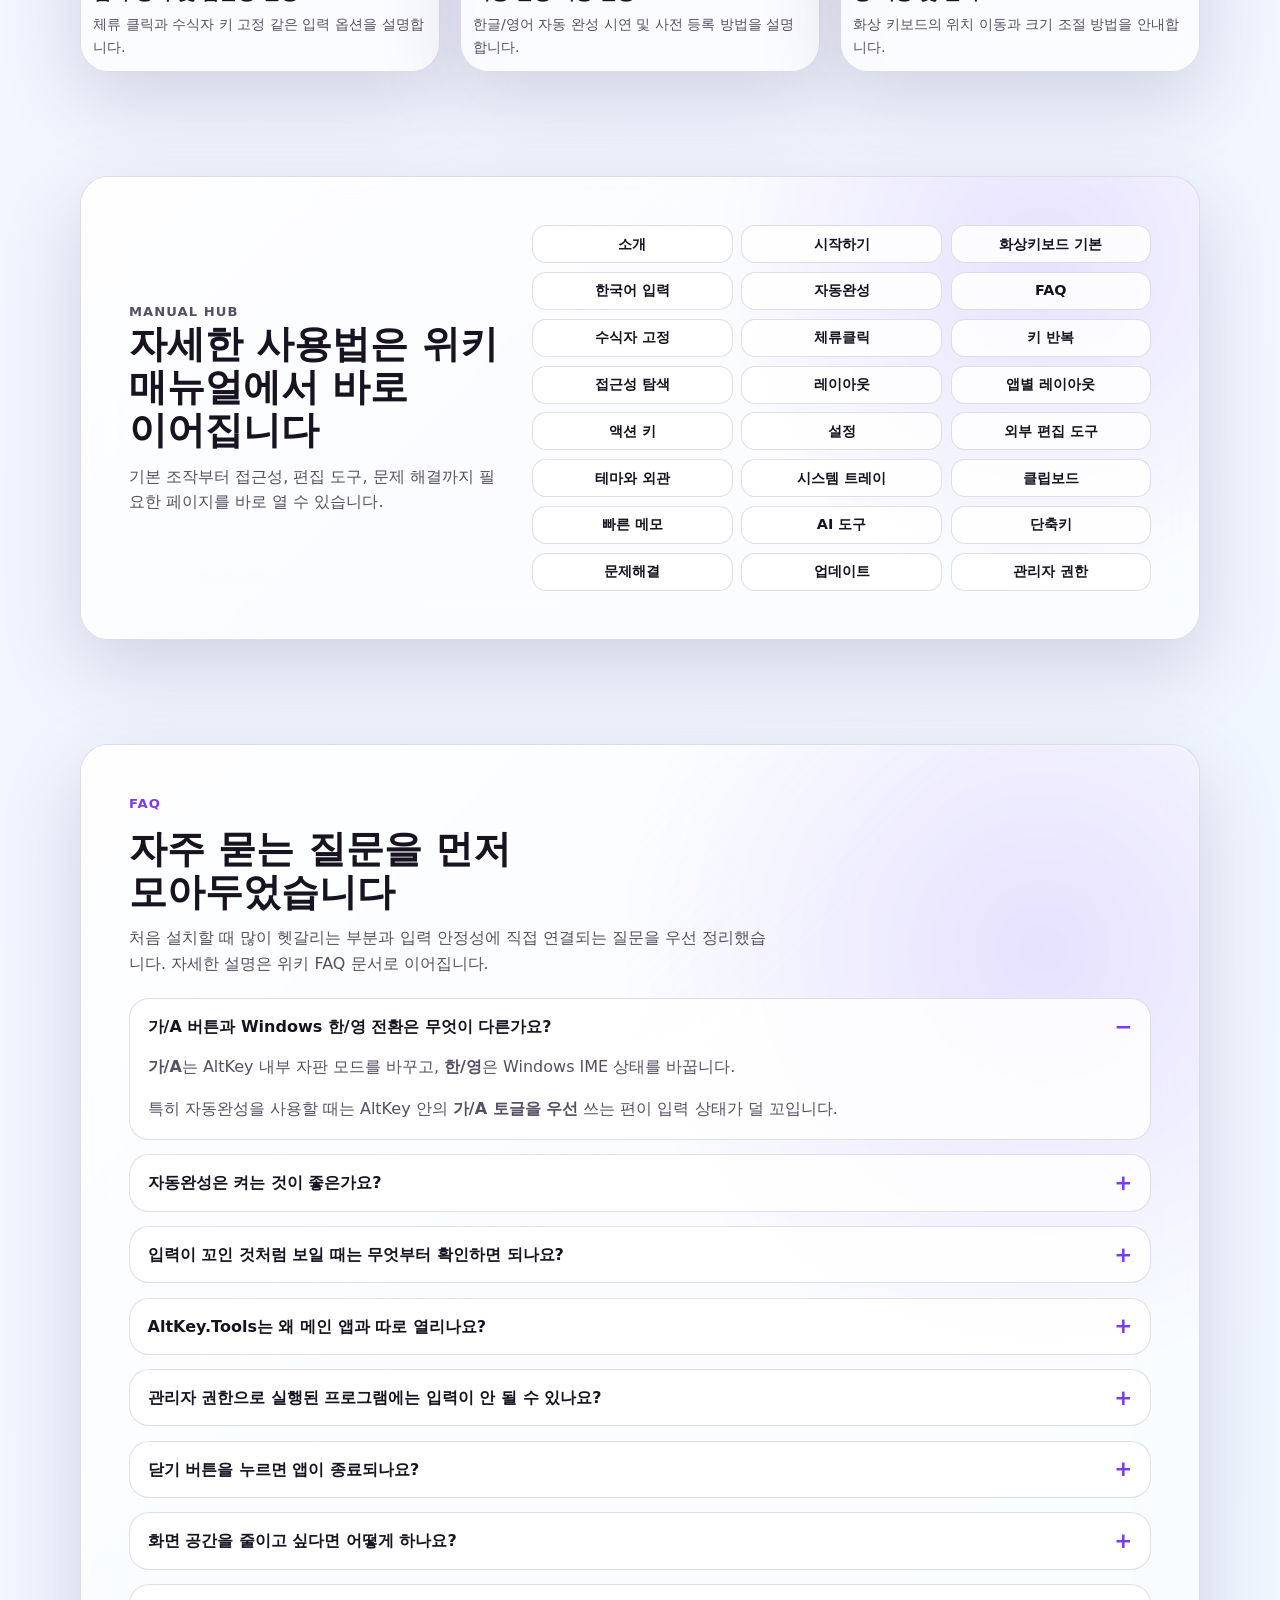
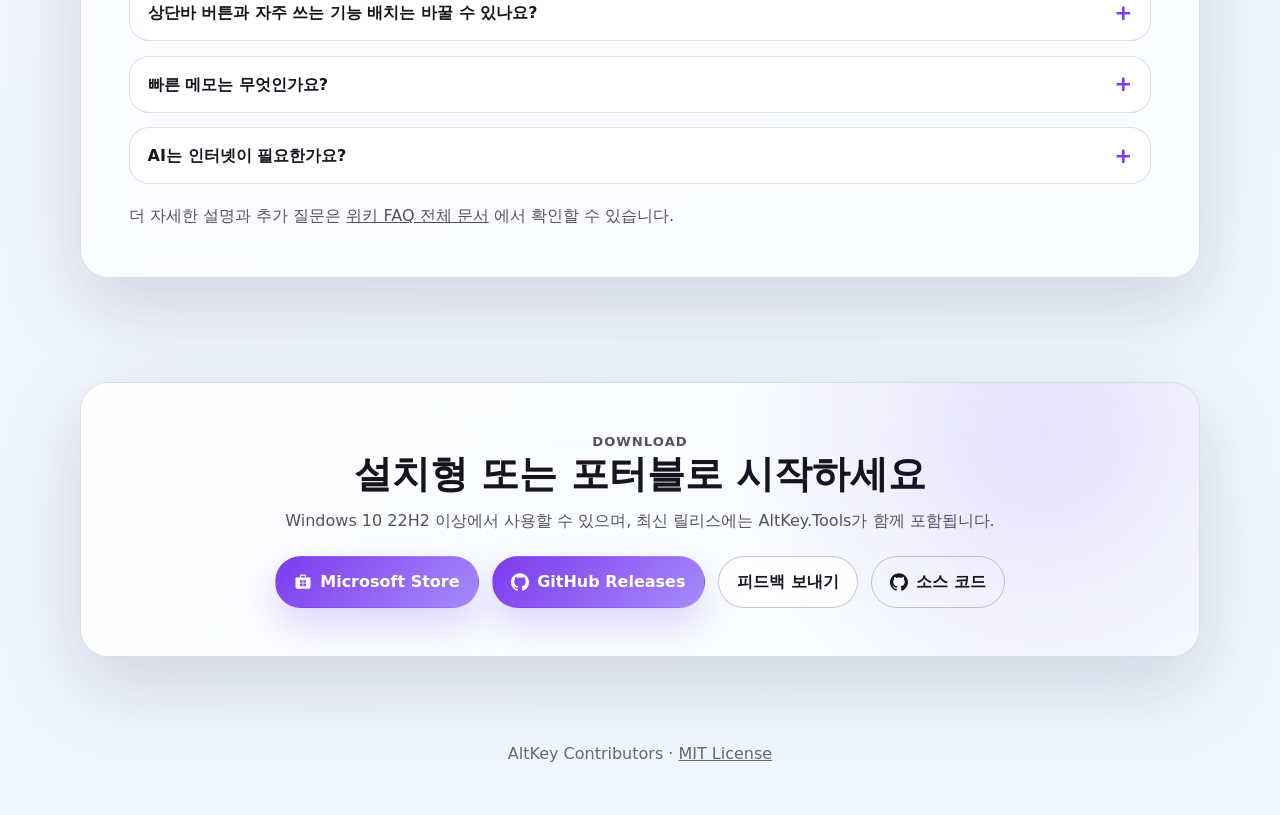
==== commit 7929d579: "docs(release): v1.7.0 문서 갱신" ====
--- a/docs/index.html
+++ b/docs/index.html
@@ -204,7 +204,6 @@
           <a href="https://github.com/CrowKing63/AltKey/wiki/외부-편집-도구">외부 편집 도구</a>
           <a href="https://github.com/CrowKing63/AltKey/wiki/테마와-외관">테마와 외관</a>
           <a href="https://github.com/CrowKing63/AltKey/wiki/시스템-트레이">시스템 트레이</a>
-          <a href="https://github.com/CrowKing63/AltKey/wiki/이모지">이모지</a>
           <a href="https://github.com/CrowKing63/AltKey/wiki/클립보드-히스토리">클립보드</a>
           <a href="https://github.com/CrowKing63/AltKey/wiki/빠른-메모">빠른 메모</a>
           <a href="https://github.com/CrowKing63/AltKey/wiki/AI-도구">AI 도구</a>
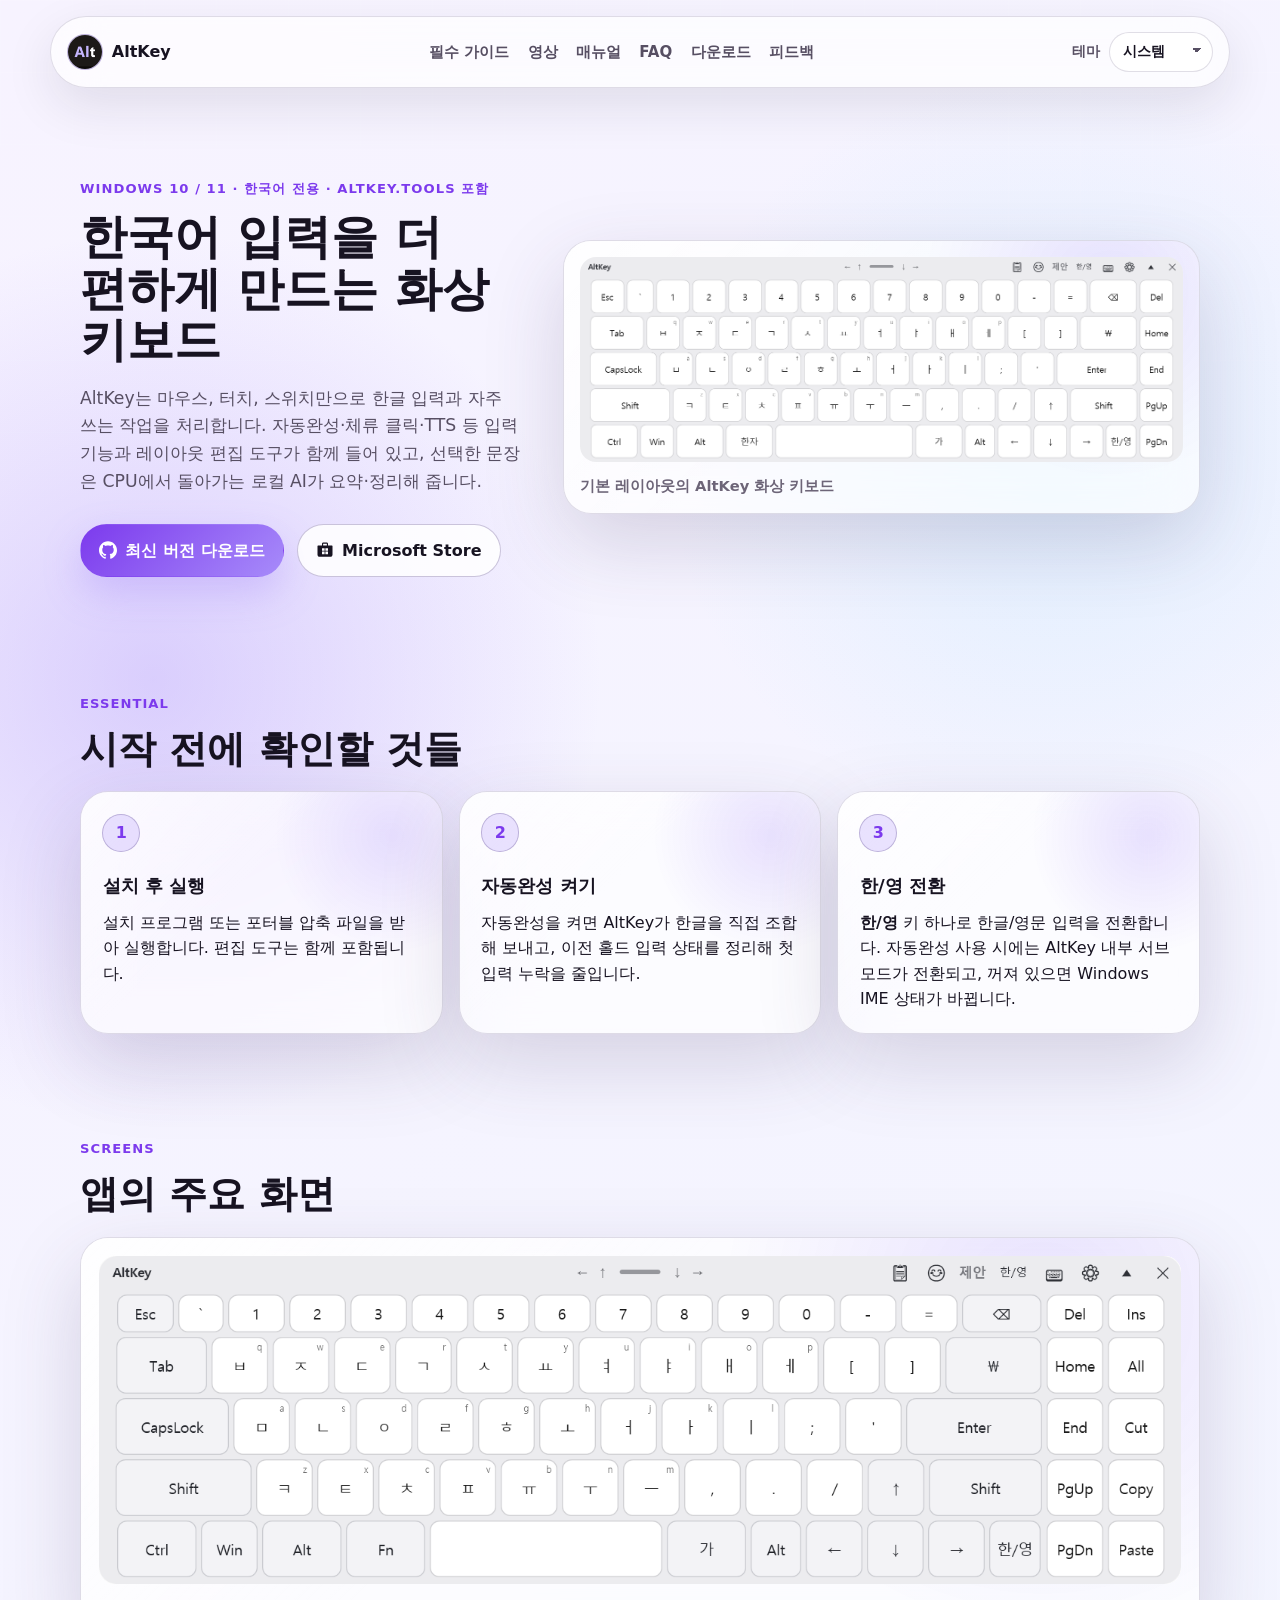
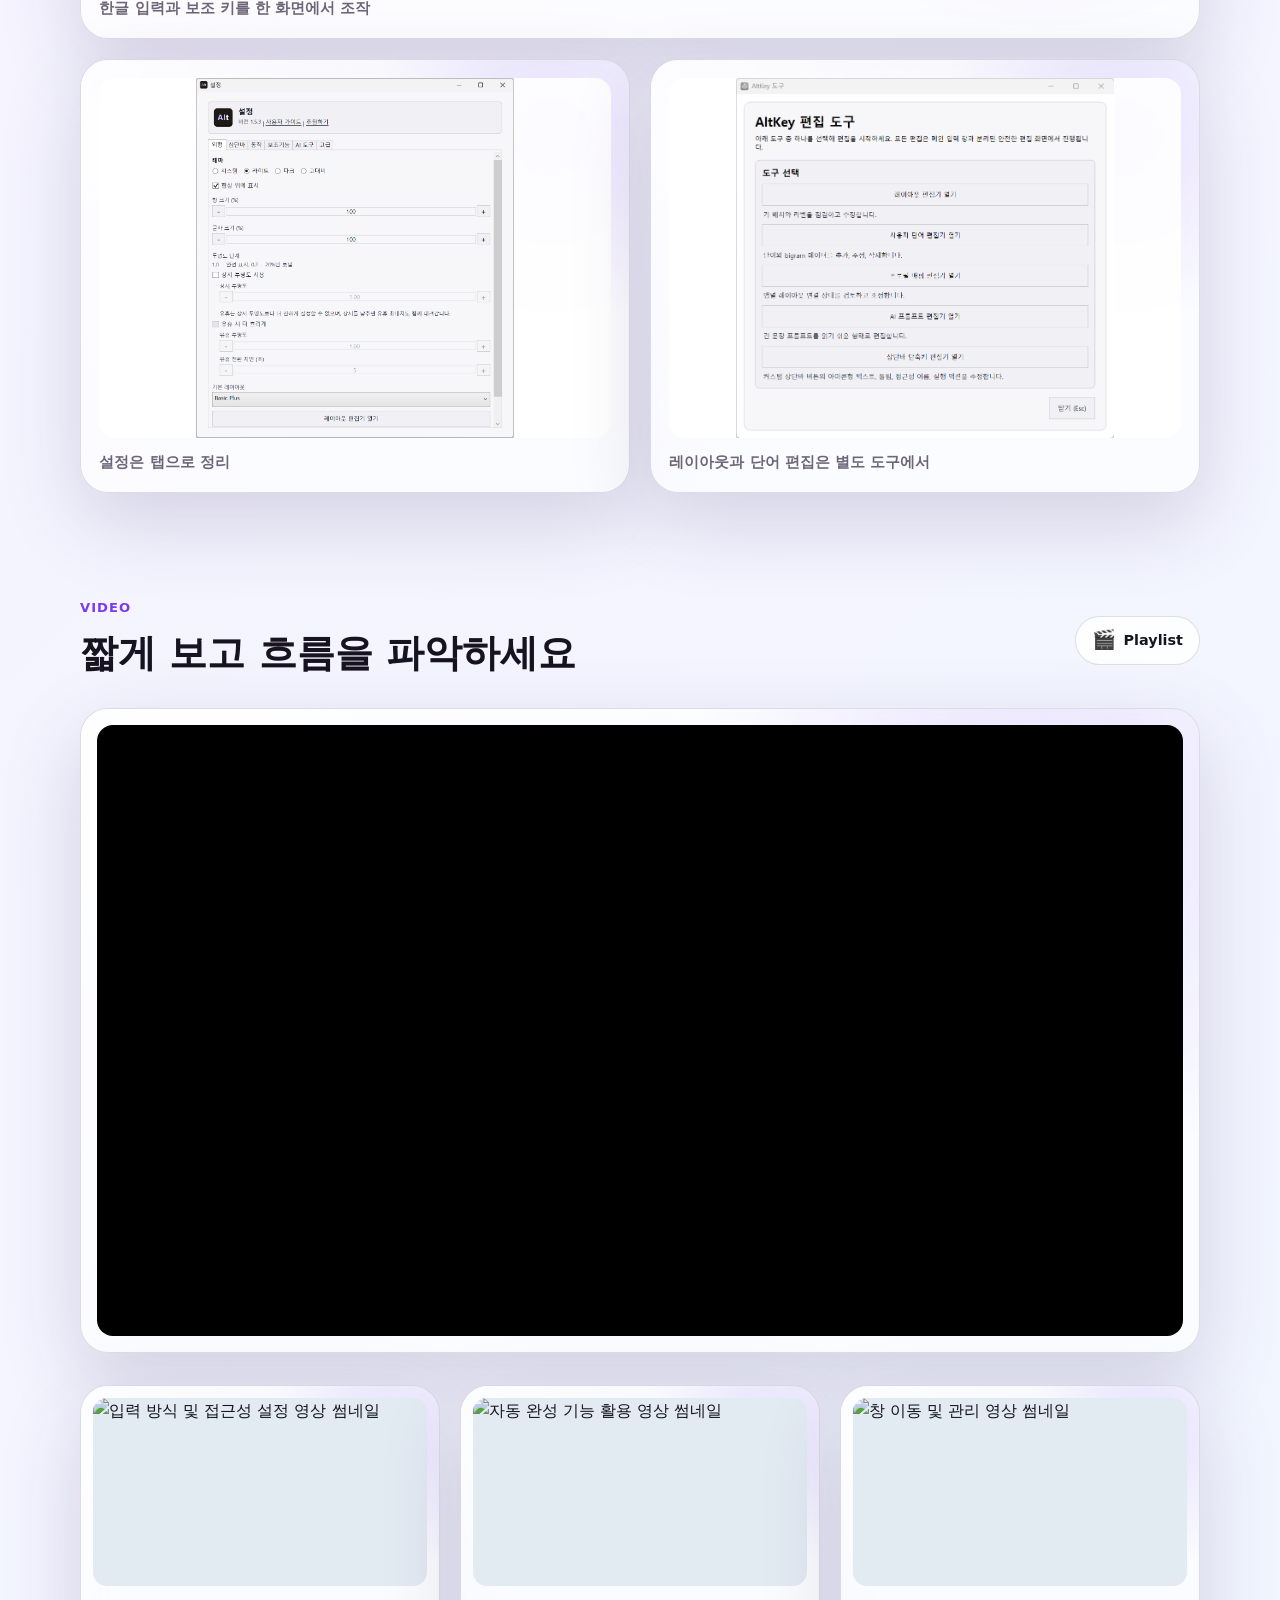
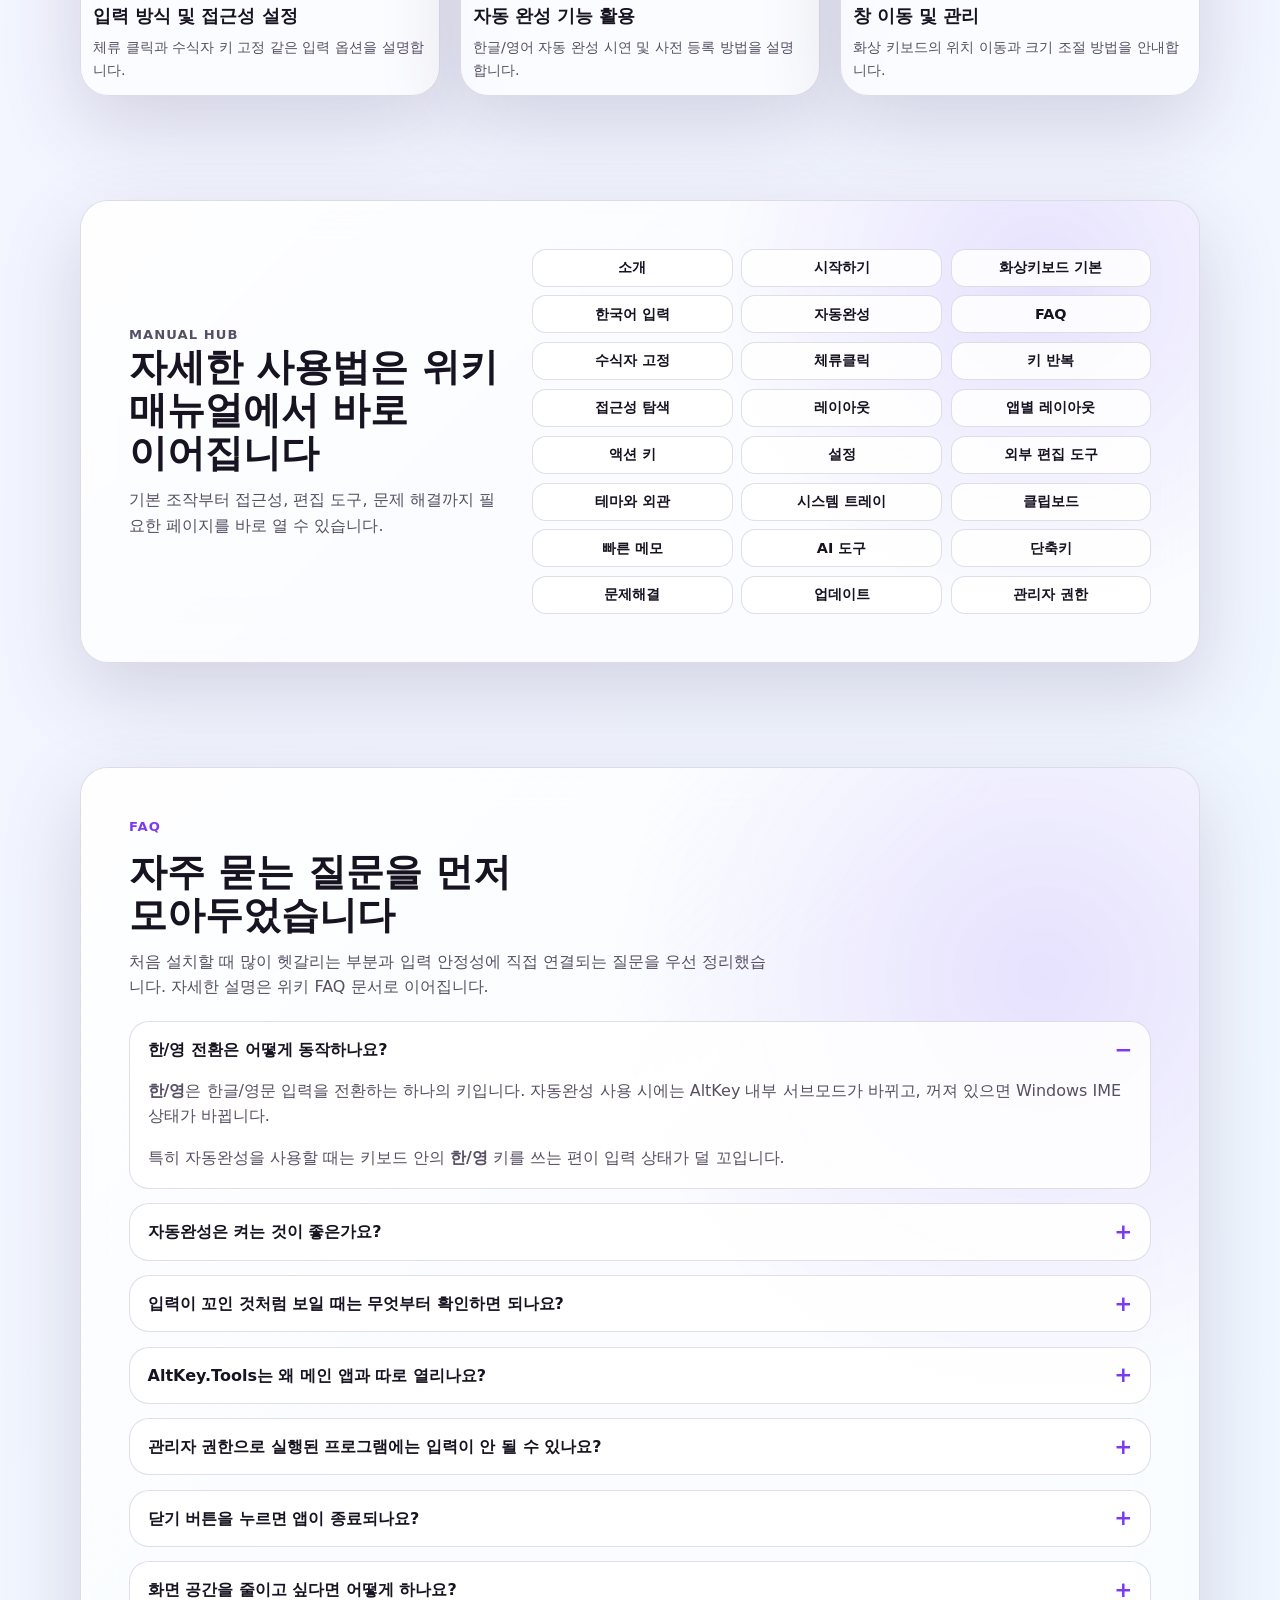
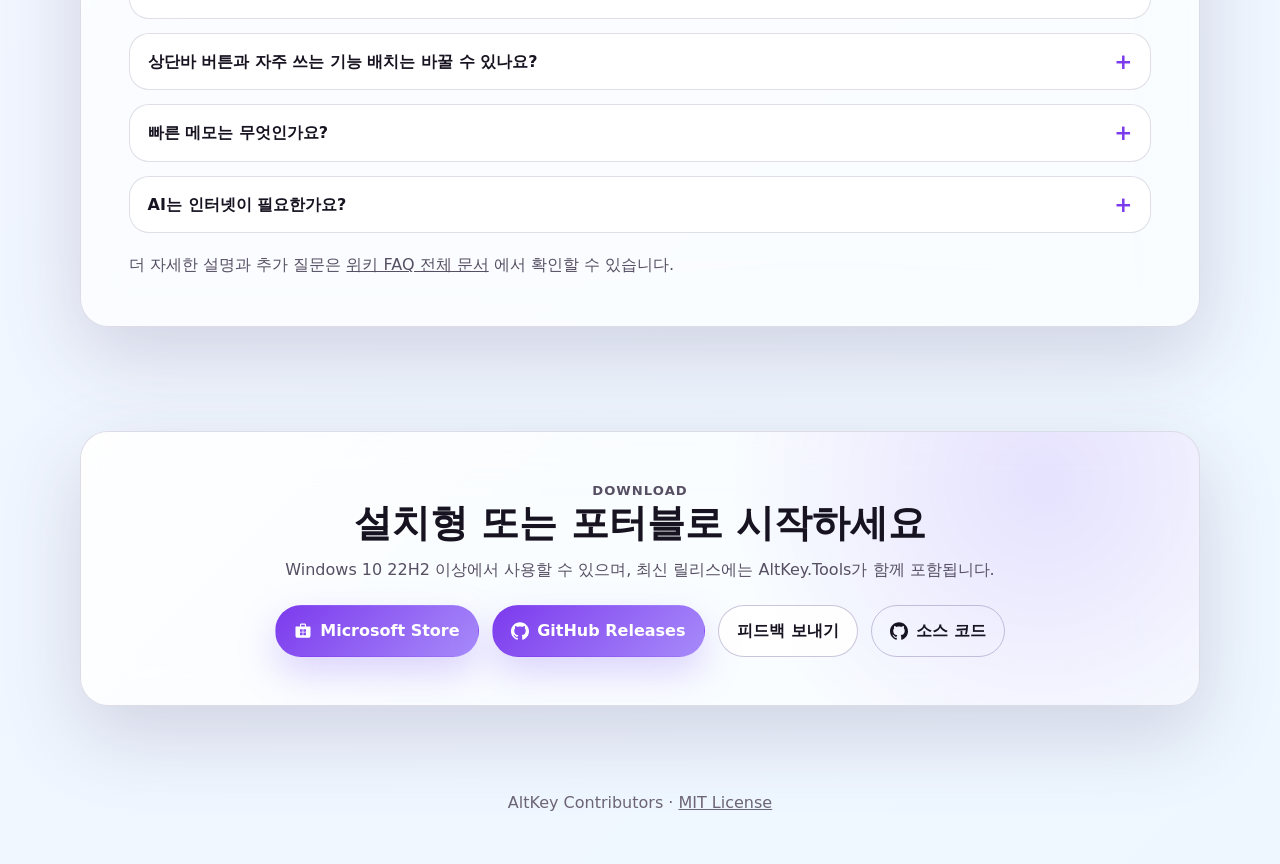
==== commit 365d86d9: "feat(ime): 한/영 전환 통합 및 OS IME 상태 동기화 - 가/A·한/영 토글을 SendKey VK_HANGUL 단일 키로 통합하고 모드별 분기 구현 - IME 판별: " ====
--- a/docs/index.html
+++ b/docs/index.html
@@ -93,8 +93,8 @@
         </article>
         <article class="glass-panel guide-card">
           <span class="step-number">3</span>
-          <h3><span lang="ko">가/A</span>와 <span lang="ko">한/영</span> 구분</h3>
-          <p><strong>가/A</strong>는 AltKey 자판 전환, <strong>한/영</strong>은 Windows IME 전환입니다.</p>
+          <h3>한/영 전환</h3>
+          <p><strong>한/영</strong> 키 하나로 한글/영문 입력을 전환합니다. 자동완성 사용 시에는 AltKey 내부 서브모드가 전환되고, 꺼져 있으면 Windows IME 상태가 바뀝니다.</p>
         </article>
       </div>
     </section>
@@ -135,8 +135,8 @@
         </a>
       </div>
       <div class="video-frame glass-panel">
-        <!-- 메인 영상: AltKey 트레일러 (30초) — 자동재생·음소거·반복재생(loop) -->
-        <iframe src="https://www.youtube.com/embed/bFxC3Y0SFNA?autoplay=1&mute=1&loop=1&playlist=bFxC3Y0SFNA"
+        <!-- 메인 영상: AltKey 트레일러 (28초) — 자동재생·음소거·반복재생(loop) -->
+        <iframe src="https://www.youtube.com/embed/NsBbQWfZLIU?autoplay=1&mute=1&loop=1&playlist=NsBbQWfZLIU"
           title="AltKey 트레일러"
           allow="accelerometer; autoplay; clipboard-write; encrypted-media; gyroscope; picture-in-picture"
           allowfullscreen></iframe>
@@ -229,10 +229,10 @@
         <div class="faq-list" aria-label="자주 묻는 질문 목록">
           <!-- details/summary는 키보드와 스크린리더에서 기본 동작이 안정적이라 별도 스크립트 없이 FAQ에 적합합니다. -->
           <details class="faq-item" open>
-            <summary class="faq-summary">가/A 버튼과 Windows 한/영 전환은 무엇이 다른가요?</summary>
-            <div class="faq-answer">
-              <p><strong>가/A</strong>는 AltKey 내부 자판 모드를 바꾸고, <strong>한/영</strong>은 Windows IME 상태를 바꿉니다.</p>
-              <p>특히 자동완성을 사용할 때는 AltKey 안의 <strong>가/A 토글을 우선</strong> 쓰는 편이 입력 상태가 덜 꼬입니다.</p>
+            <summary class="faq-summary">한/영 전환은 어떻게 동작하나요?</summary>
+            <div class="faq-answer">
+              <p><strong>한/영</strong>은 한글/영문 입력을 전환하는 하나의 키입니다. 자동완성 사용 시에는 AltKey 내부 서브모드가 바뀌고, 꺼져 있으면 Windows IME 상태가 바뀝니다.</p>
+              <p>특히 자동완성을 사용할 때는 키보드 안의 <strong>한/영</strong> 키를 쓰는 편이 입력 상태가 덜 꼬입니다.</p>
             </div>
           </details>
 
@@ -246,7 +246,7 @@
           <details class="faq-item">
             <summary class="faq-summary">입력이 꼬인 것처럼 보일 때는 무엇부터 확인하면 되나요?</summary>
             <div class="faq-answer">
-              <p>먼저 <strong>가/A 상태</strong>가 기대한 모드와 맞는지 보고, 입력 칸을 다시 선택하거나 AltKey를 다시 실행해 상태를 초기화해 보세요.</p>
+              <p>먼저 <strong>한/영</strong> 상태가 기대한 모드와 맞는지 보고, 입력 칸을 다시 선택하거나 AltKey를 다시 실행해 상태를 초기화해 보세요.</p>
               <p>관리자 권한 앱이나 특수 입력 칸에서는 추가 제한이 있을 수 있으므로, 필요하면 문제해결 문서도 함께 확인하는 것이 좋습니다.</p>
             </div>
           </details>
